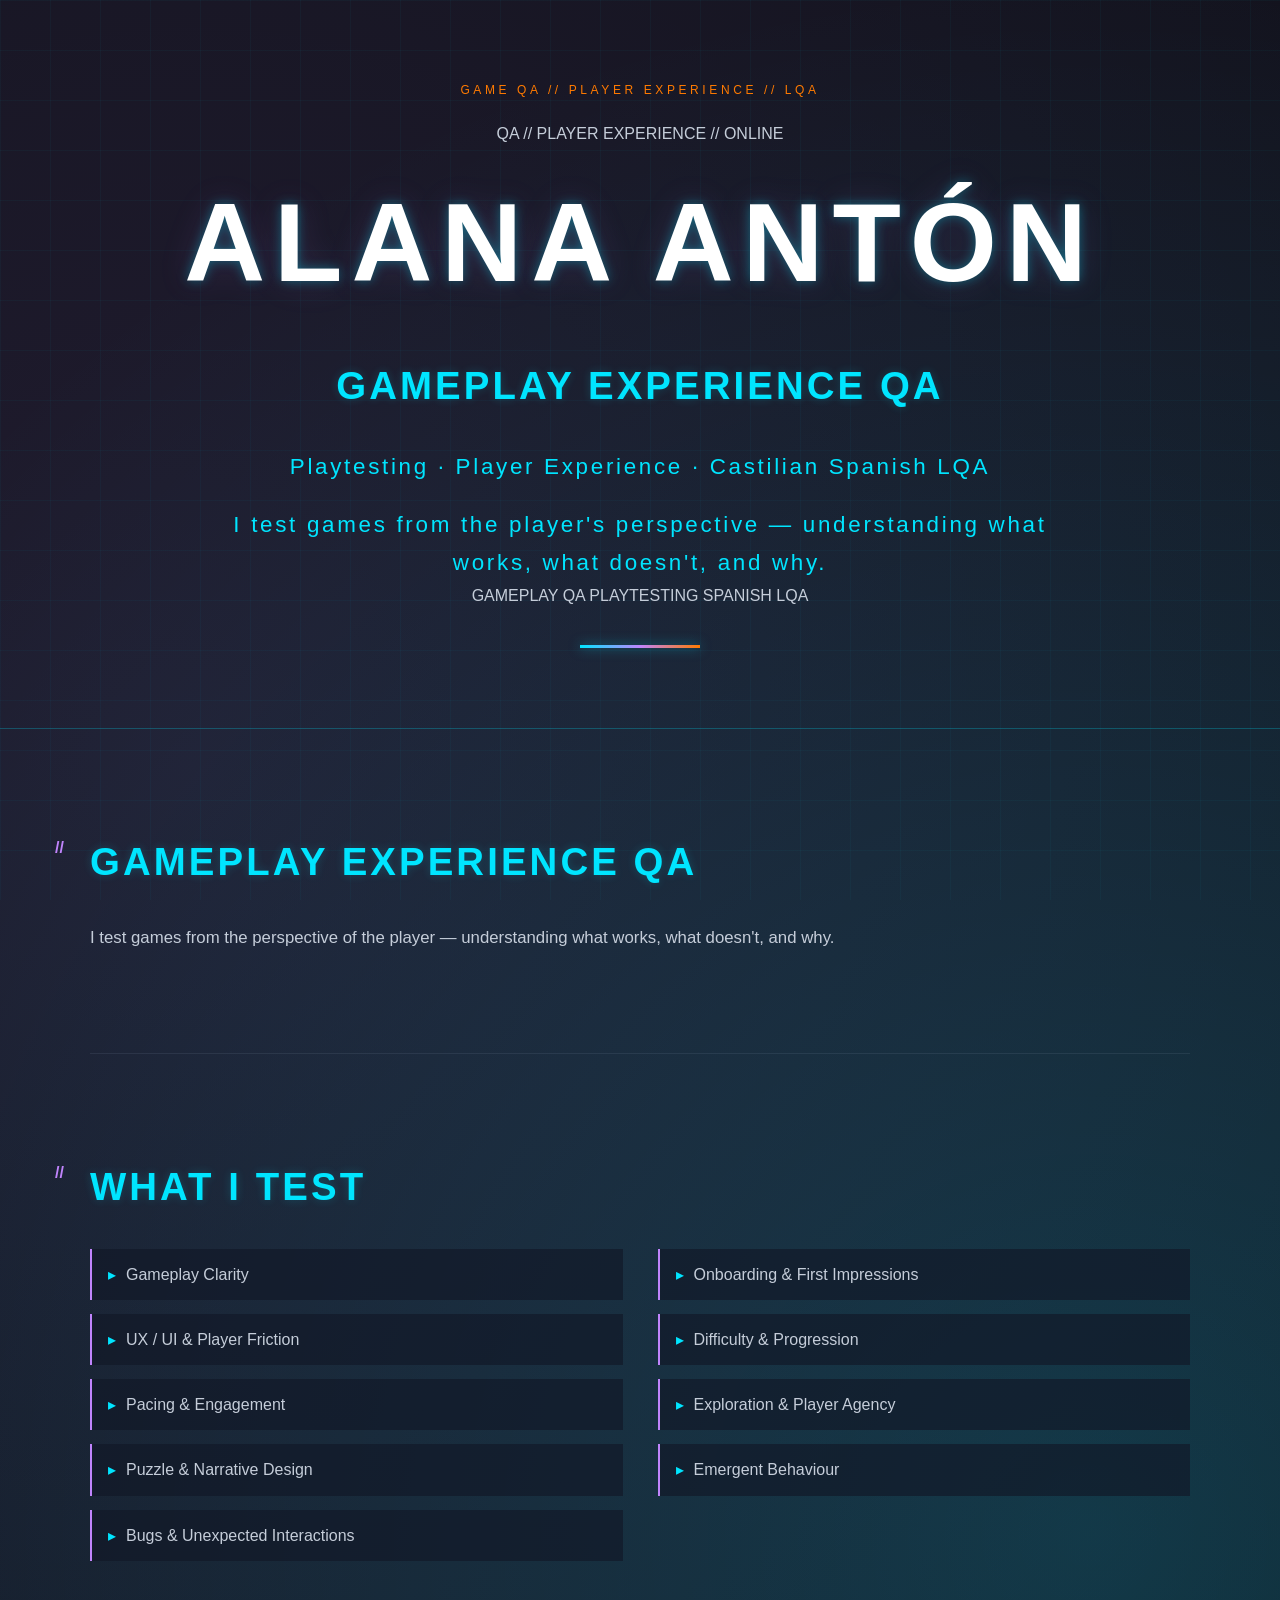
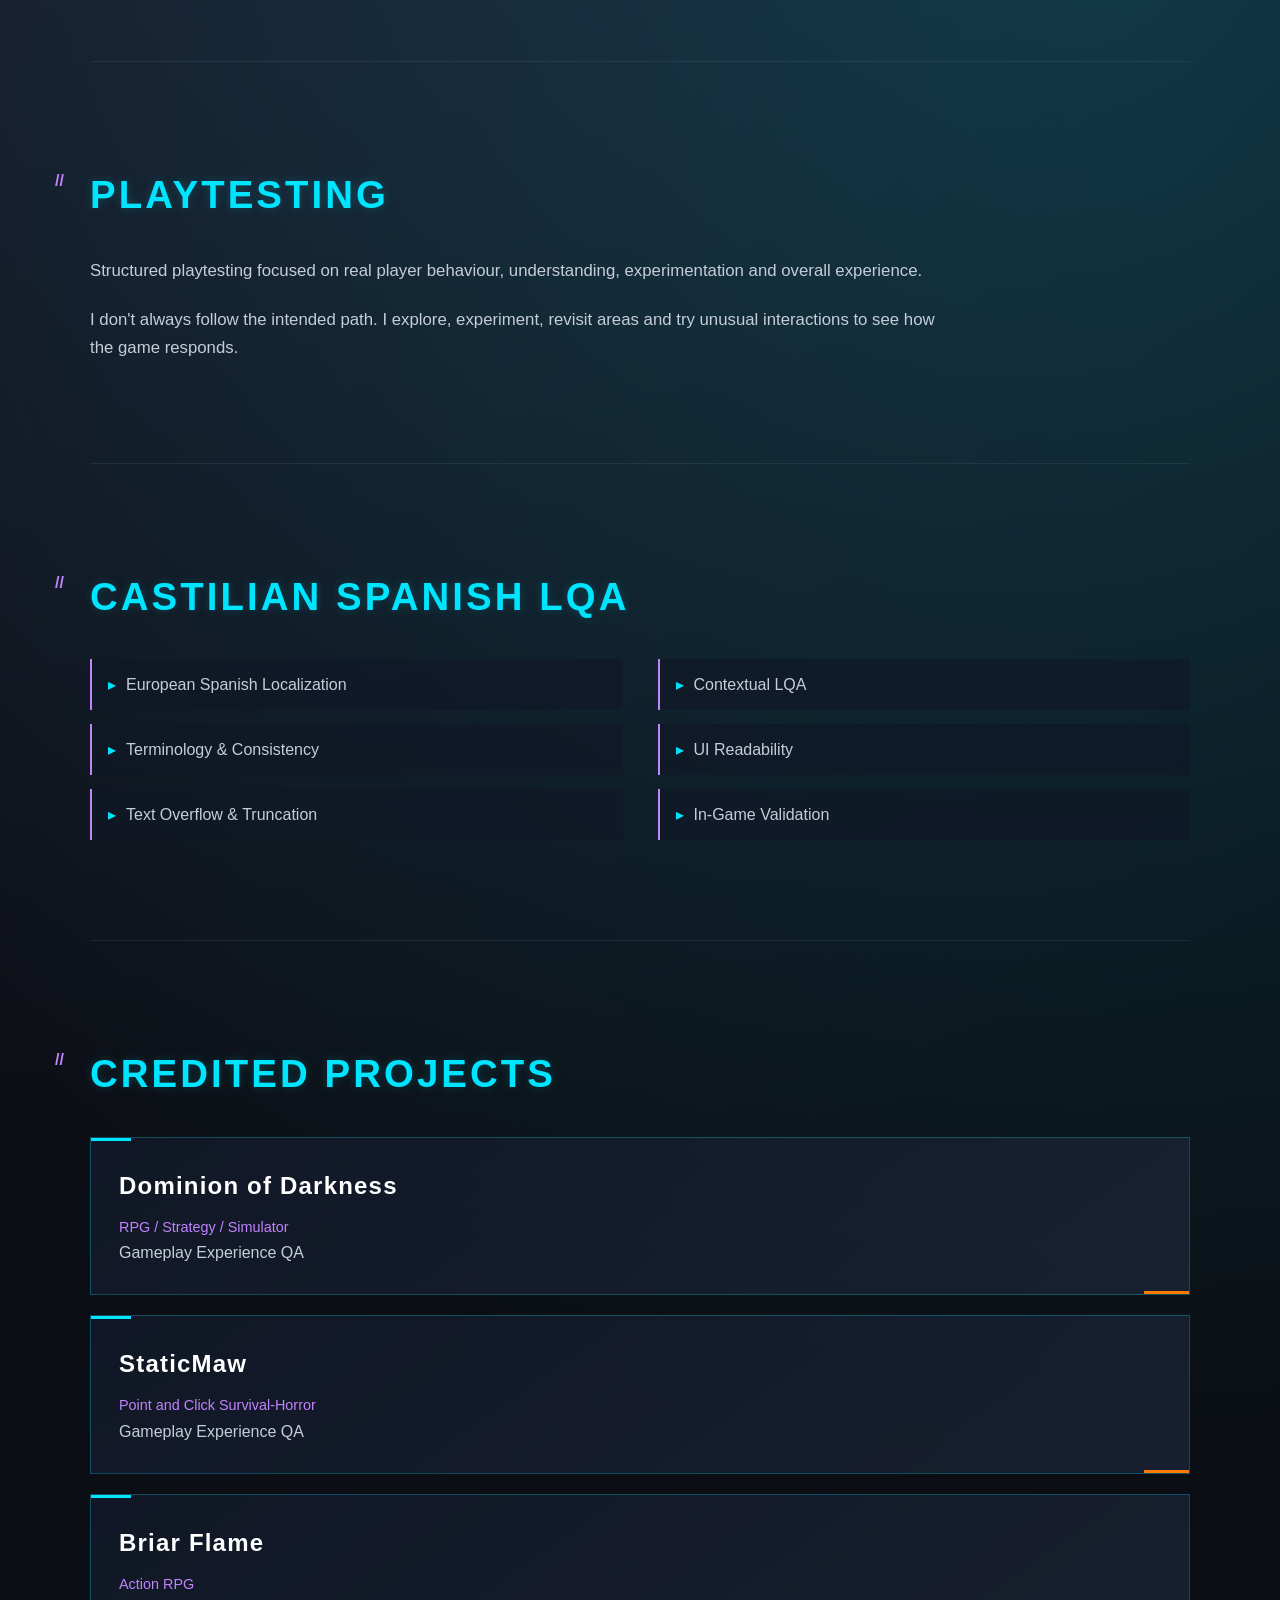
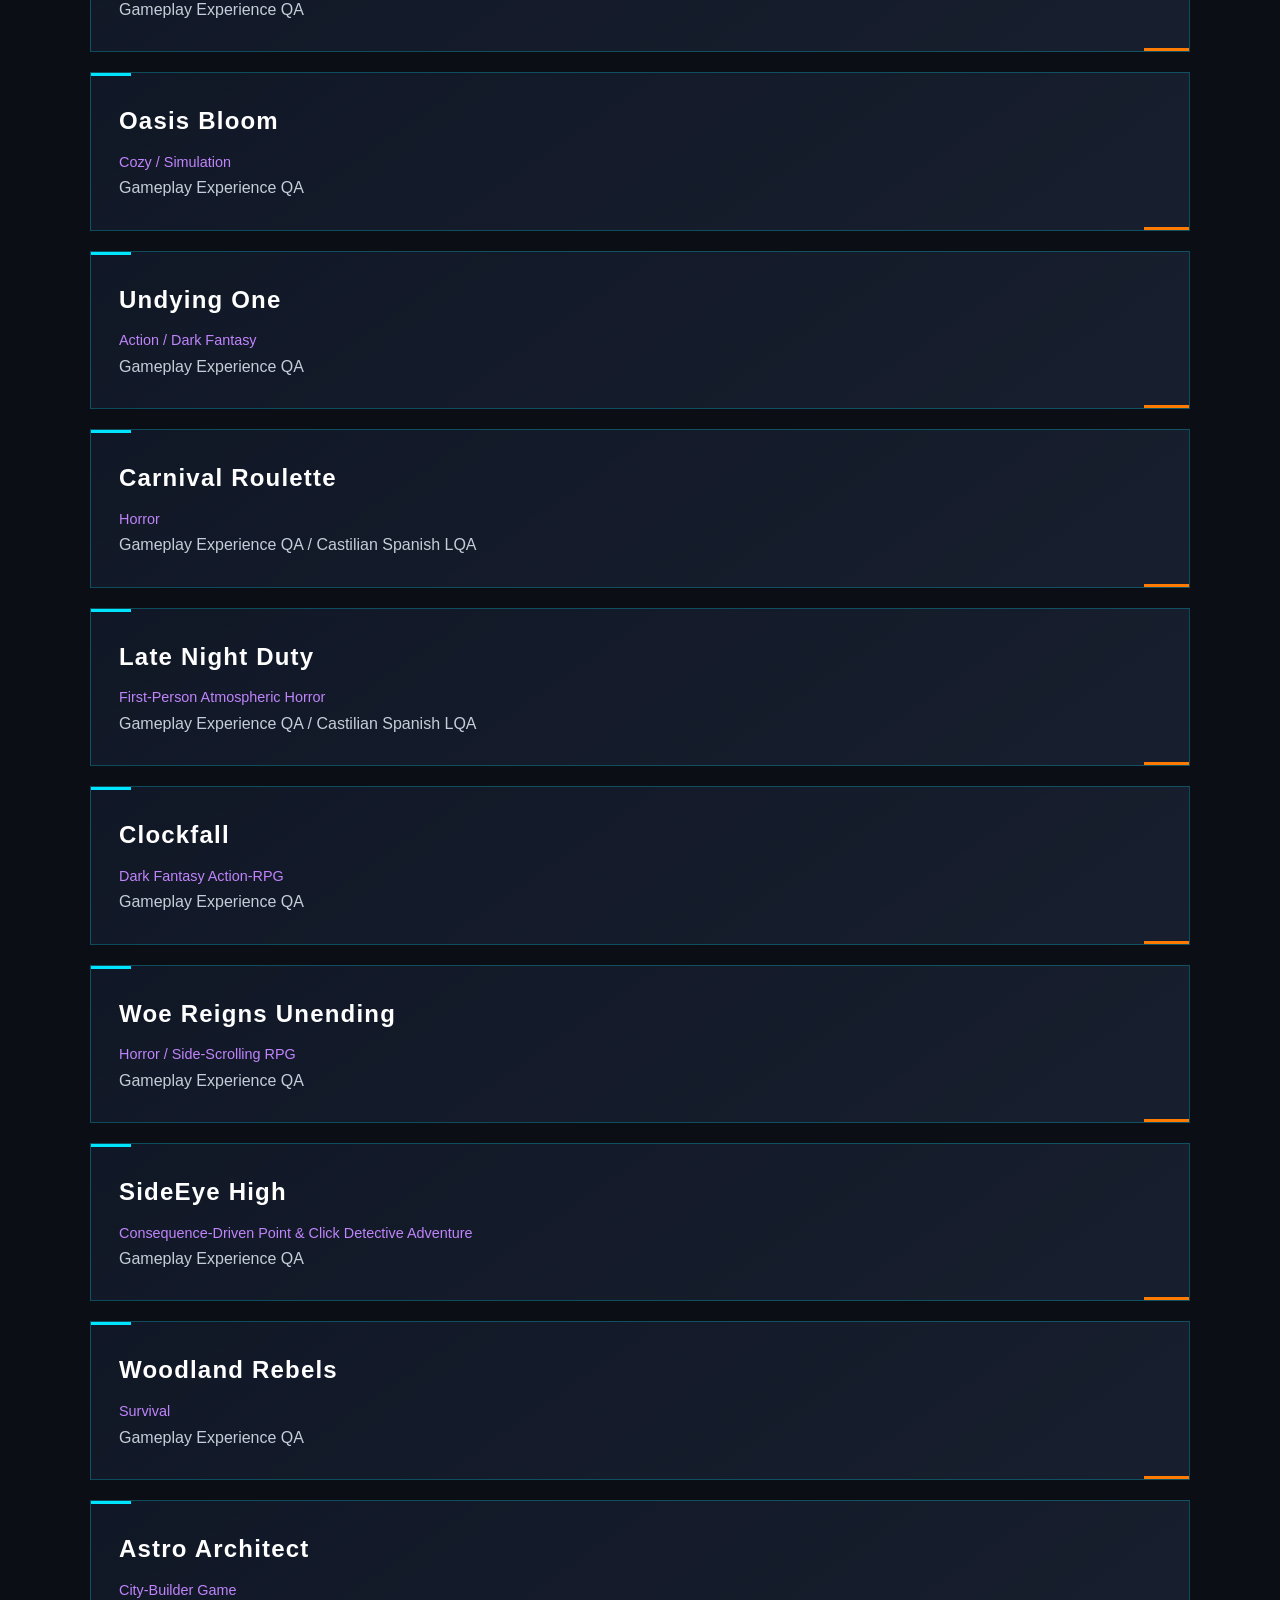
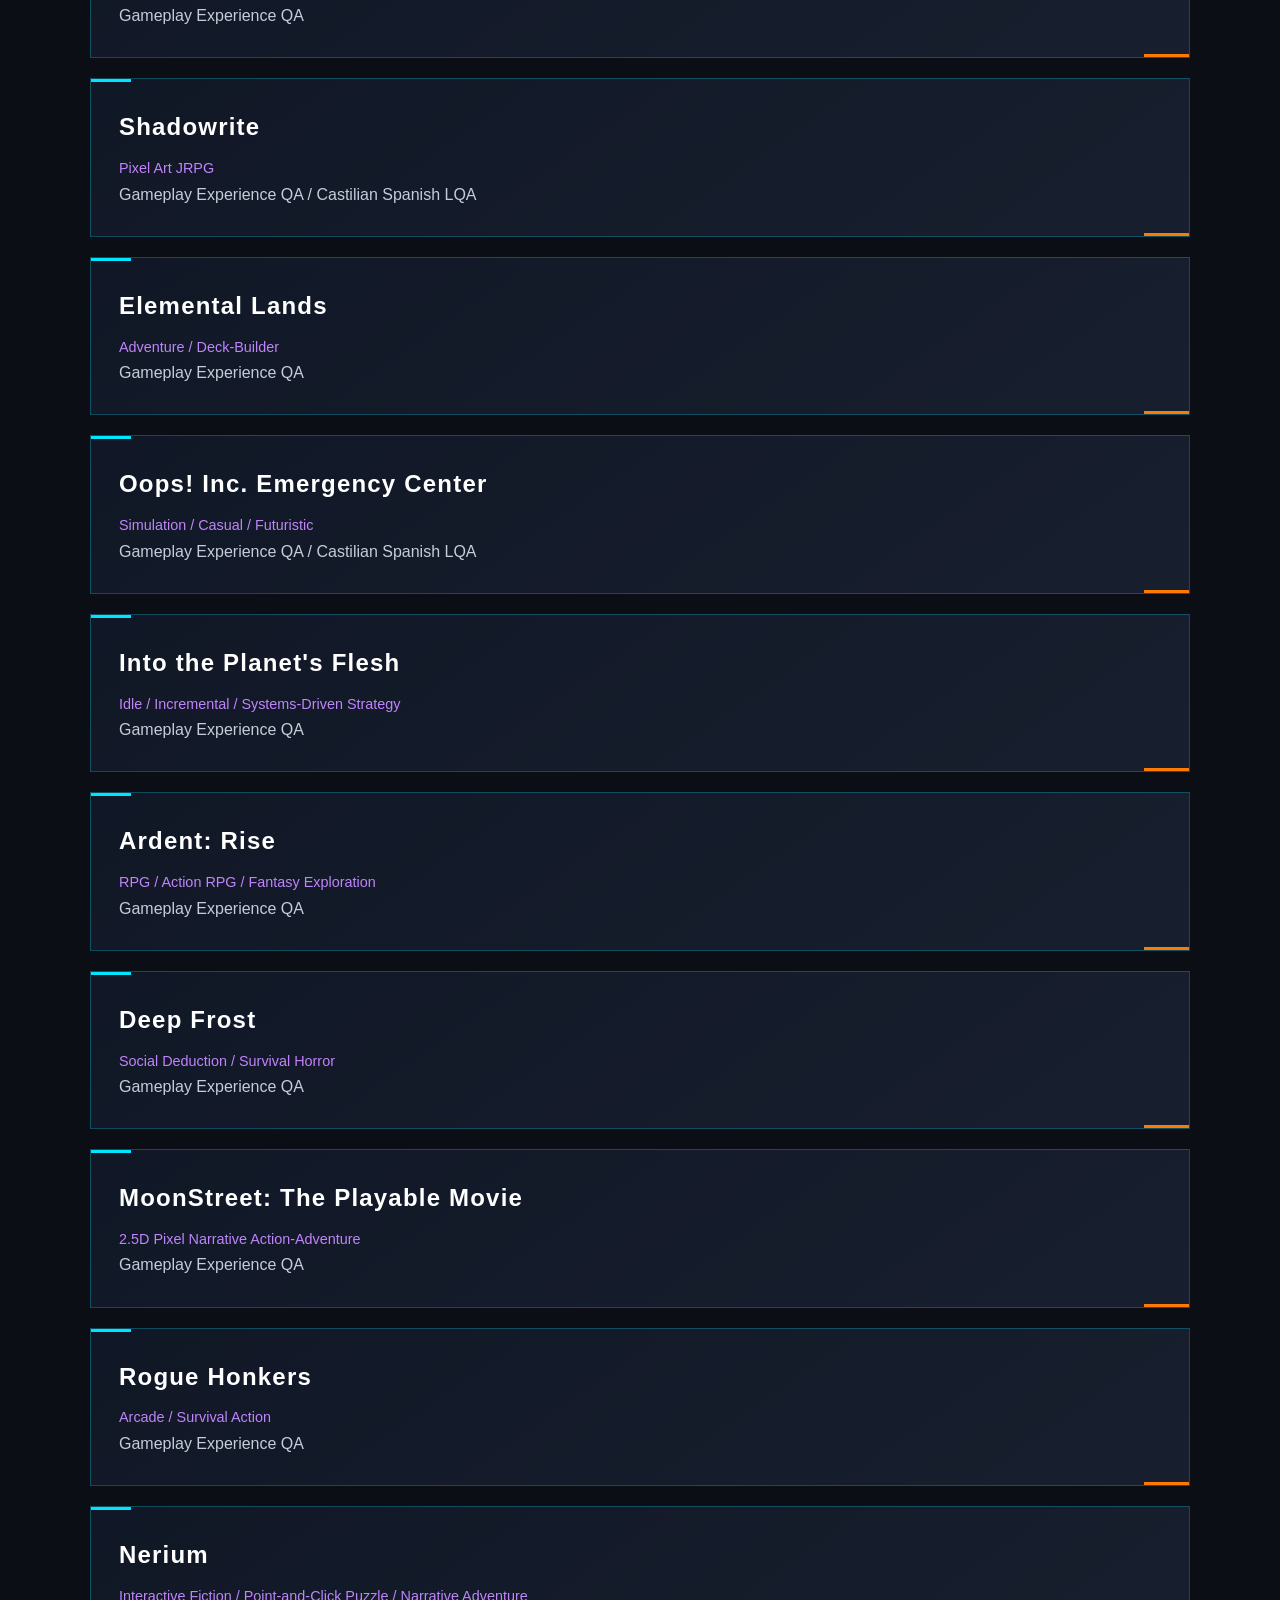
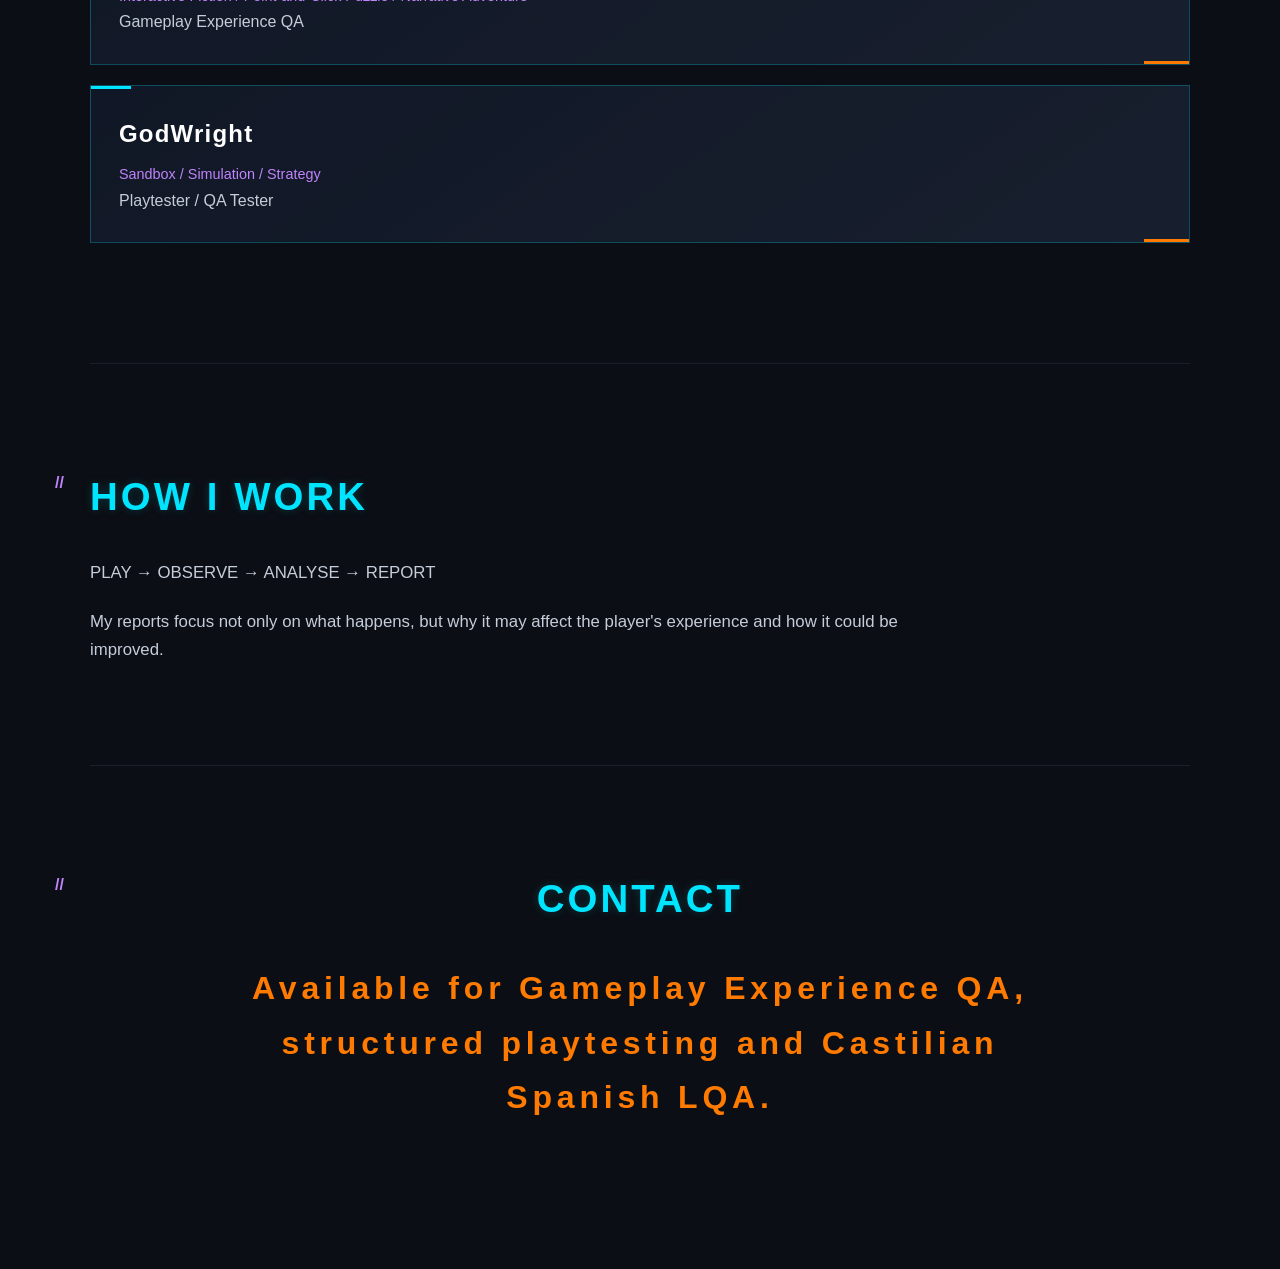
==== index.html @ 82029567 "Update index.html" ====
<!DOCTYPE html>
<html lang="en">
<head>
    <meta charset="UTF-8">
    <meta name="viewport" content="width=device-width, initial-scale=1.0">
    <title>Alana Antón | Gameplay Experience QA</title>
    <link rel="stylesheet" href="style.css">
</head>

<body>

<header class="hero">

    <div class="hero-status">QA // PLAYER EXPERIENCE // ONLINE</div>

    <h1>ALANA ANTÓN</h1>

    <h2>GAMEPLAY EXPERIENCE QA</h2>

    <p class="hero-subtitle">
        Playtesting · Player Experience · Castilian Spanish LQA
    </p>

    <p class="hero-description">
        I test games from the player's perspective —
        understanding what works, what doesn't, and why.
    </p>

    <div class="hero-tags">
        <span>GAMEPLAY QA</span>
        <span>PLAYTESTING</span>
        <span>SPANISH LQA</span>
    </div>

</header>
    <main>

        <section>
            <h2>GAMEPLAY EXPERIENCE QA</h2>
            <p>
                I test games from the perspective of the player —
                understanding what works, what doesn't, and why.
            </p>
        </section>

        <section>
            <h2>WHAT I TEST</h2>

            <ul>
                <li>Gameplay Clarity</li>
                <li>Onboarding & First Impressions</li>
                <li>UX / UI & Player Friction</li>
                <li>Difficulty & Progression</li>
                <li>Pacing & Engagement</li>
                <li>Exploration & Player Agency</li>
                <li>Puzzle & Narrative Design</li>
                <li>Emergent Behaviour</li>
                <li>Bugs & Unexpected Interactions</li>
            </ul>
        </section>

        <section>
            <h2>PLAYTESTING</h2>

            <p>
                Structured playtesting focused on real player behaviour,
                understanding, experimentation and overall experience.
            </p>

            <p>
                I don't always follow the intended path. I explore,
                experiment, revisit areas and try unusual interactions
                to see how the game responds.
            </p>
        </section>

        <section>
            <h2>CASTILIAN SPANISH LQA</h2>

            <ul>
                <li>European Spanish Localization</li>
                <li>Contextual LQA</li>
                <li>Terminology & Consistency</li>
                <li>UI Readability</li>
                <li>Text Overflow & Truncation</li>
                <li>In-Game Validation</li>
            </ul>
        </section>

<section>
    <h2>CREDITED PROJECTS</h2>

    <div class="projects-grid">

        <article class="project-card">
            <h3>Dominion of Darkness</h3>
            <p>RPG / Strategy / Simulator</p>
            <span>Gameplay Experience QA</span>
        </article>

        <article class="project-card">
            <h3>StaticMaw</h3>
            <p>Point and Click Survival-Horror</p>
            <span>Gameplay Experience QA</span>
        </article>

        <article class="project-card">
            <h3>Briar Flame</h3>
            <p>Action RPG</p>
            <span>Gameplay Experience QA</span>
        </article>

        <article class="project-card">
            <h3>Oasis Bloom</h3>
            <p>Cozy / Simulation</p>
            <span>Gameplay Experience QA</span>
        </article>

        <article class="project-card">
            <h3>Undying One</h3>
            <p>Action / Dark Fantasy</p>
            <span>Gameplay Experience QA</span>
        </article>

        <article class="project-card lqa">
            <h3>Carnival Roulette</h3>
            <p>Horror</p>
            <span>Gameplay Experience QA / Castilian Spanish LQA</span>
        </article>

        <article class="project-card lqa">
            <h3>Late Night Duty</h3>
            <p>First-Person Atmospheric Horror</p>
            <span>Gameplay Experience QA / Castilian Spanish LQA</span>
        </article>

        <article class="project-card">
            <h3>Clockfall</h3>
            <p>Dark Fantasy Action-RPG</p>
            <span>Gameplay Experience QA</span>
        </article>

        <article class="project-card">
            <h3>Woe Reigns Unending</h3>
            <p>Horror / Side-Scrolling RPG</p>
            <span>Gameplay Experience QA</span>
        </article>

        <article class="project-card">
            <h3>SideEye High</h3>
            <p>Consequence-Driven Point &amp; Click Detective Adventure</p>
            <span>Gameplay Experience QA</span>
        </article>

        <article class="project-card">
            <h3>Woodland Rebels</h3>
            <p>Survival</p>
            <span>Gameplay Experience QA</span>
        </article>

        <article class="project-card">
            <h3>Astro Architect</h3>
            <p>City-Builder Game</p>
            <span>Gameplay Experience QA</span>
        </article>

        <article class="project-card lqa">
            <h3>Shadowrite</h3>
            <p>Pixel Art JRPG</p>
            <span>Gameplay Experience QA / Castilian Spanish LQA</span>
        </article>

        <article class="project-card">
            <h3>Elemental Lands</h3>
            <p>Adventure / Deck-Builder</p>
            <span>Gameplay Experience QA</span>
        </article>

        <article class="project-card lqa">
            <h3>Oops! Inc. Emergency Center</h3>
            <p>Simulation / Casual / Futuristic</p>
            <span>Gameplay Experience QA / Castilian Spanish LQA</span>
        </article>

        <article class="project-card">
            <h3>Into the Planet's Flesh</h3>
            <p>Idle / Incremental / Systems-Driven Strategy</p>
            <span>Gameplay Experience QA</span>
        </article>

        <article class="project-card">
            <h3>Ardent: Rise</h3>
            <p>RPG / Action RPG / Fantasy Exploration</p>
            <span>Gameplay Experience QA</span>
        </article>

        <article class="project-card">
            <h3>Deep Frost</h3>
            <p>Social Deduction / Survival Horror</p>
            <span>Gameplay Experience QA</span>
        </article>

        <article class="project-card">
            <h3>MoonStreet: The Playable Movie</h3>
            <p>2.5D Pixel Narrative Action-Adventure</p>
            <span>Gameplay Experience QA</span>
        </article>

        <article class="project-card">
            <h3>Rogue Honkers</h3>
            <p>Arcade / Survival Action</p>
            <span>Gameplay Experience QA</span>
        </article>

        <article class="project-card">
            <h3>Nerium</h3>
            <p>Interactive Fiction / Point-and-Click Puzzle / Narrative Adventure</p>
            <span>Gameplay Experience QA</span>
        </article>

        <article class="project-card">
            <h3>GodWright</h3>
            <p>Sandbox / Simulation / Strategy</p>
            <span>Playtester / QA Tester</span>
        </article>

    </div>
</section>

        <section>
            <h2>HOW I WORK</h2>

            <p>
                PLAY → OBSERVE → ANALYSE → REPORT
            </p>

            <p>
                My reports focus not only on what happens,
                but why it may affect the player's experience
                and how it could be improved.
            </p>
        </section>

        <section>
            <h2>CONTACT</h2>

            <p>
                Available for Gameplay Experience QA,
                structured playtesting and Castilian Spanish LQA.
            </p>
        </section>

    </main>

</body>
</html>
---- style.css ----
/* =========================================================
   ALANA ANTÓN — GAMEPLAY EXPERIENCE QA PORTFOLIO
   ========================================================= */

:root {
    --bg: #0b0e14;
    --bg-secondary: #111827;
    --panel: #1f293d;

    --cyan: #00e5ff;
    --purple: #c084fc;
    --purple-dark: #8a2be2;
    --orange: #ff7a00;

    --white: #ffffff;
    --text: #c5cdd9;
    --muted: #94a3b8;

    --border: rgba(0, 229, 255, 0.25);
    --glow-cyan: rgba(0, 229, 255, 0.18);
    --glow-purple: rgba(192, 132, 252, 0.12);
}


/* =========================================================
   RESET
   ========================================================= */

* {
    margin: 0;
    padding: 0;
    box-sizing: border-box;
}

html {
    scroll-behavior: smooth;
}

body {
    background:
        radial-gradient(
            circle at 15% 10%,
            var(--glow-purple),
            transparent 30%
        ),
        radial-gradient(
            circle at 85% 20%,
            var(--glow-cyan),
            transparent 25%
        ),
        var(--bg);

    color: var(--text);
    font-family: "Segoe UI", Arial, sans-serif;
    line-height: 1.7;

    min-height: 100vh;
}


/* =========================================================
   SUBTLE TECH GRID
   ========================================================= */

body::before {
    content: "";
    position: fixed;
    inset: 0;

    background-image:
        linear-gradient(
            rgba(0, 229, 255, 0.035) 1px,
            transparent 1px
        ),
        linear-gradient(
            90deg,
            rgba(0, 229, 255, 0.035) 1px,
            transparent 1px
        );

    background-size: 50px 50px;

    pointer-events: none;
    z-index: -1;
}


/* =========================================================
   HEADER / HERO
   ========================================================= */

header {
    min-height: 75vh;

    display: flex;
    flex-direction: column;
    justify-content: center;
    align-items: center;

    text-align: center;

    padding: 80px 20px;

    border-bottom: 1px solid var(--border);

    position: relative;
}


/* Small technical label */

header::before {
    content: "GAME QA // PLAYER EXPERIENCE // LQA";

    color: var(--orange);

    font-size: 0.75rem;
    letter-spacing: 0.3em;

    margin-bottom: 20px;
}


/* Main name */

header h1 {
    color: var(--white);

    font-size: clamp(3rem, 9vw, 7rem);

    font-weight: 800;
    letter-spacing: 0.08em;

    text-shadow:
        0 0 12px rgba(0, 229, 255, 0.35),
        0 0 35px rgba(192, 132, 252, 0.15);

    margin-bottom: 15px;
}


/* Professional title */

header p {
    color: var(--cyan);

    font-size: clamp(1rem, 2vw, 1.4rem);

    letter-spacing: 0.12em;

    max-width: 900px;
}


/* Decorative line */

header::after {
    content: "";

    width: 120px;
    height: 3px;

    margin-top: 35px;

    background: linear-gradient(
        90deg,
        var(--cyan),
        var(--purple),
        var(--orange)
    );

    box-shadow:
        0 0 12px rgba(0, 229, 255, 0.5);
}


/* =========================================================
   MAIN
   ========================================================= */

main {
    width: min(1100px, 90%);
    margin: 0 auto;
}


/* =========================================================
   SECTIONS
   ========================================================= */

section {
    padding: 100px 0;

    border-bottom: 1px solid rgba(148, 163, 184, 0.12);

    position: relative;
}


/* Section number / decoration */

section::before {
    content: "//";

    position: absolute;
    left: -35px;
    top: 105px;

    color: var(--purple);

    font-weight: bold;
    font-size: 1rem;
}


/* Section titles */

h2 {
    color: var(--cyan);

    font-size: clamp(1.6rem, 4vw, 2.4rem);

    letter-spacing: 0.08em;

    margin-bottom: 30px;

    text-transform: uppercase;

    text-shadow:
        0 0 10px rgba(0, 229, 255, 0.2);
}


/* =========================================================
   TEXT
   ========================================================= */

p {
    max-width: 850px;

    color: var(--text);

    font-size: 1.05rem;
}

p + p {
    margin-top: 20px;
}


/* =========================================================
   LISTS
   ========================================================= */

ul {
    list-style: none;

    display: grid;
    grid-template-columns: repeat(2, 1fr);

    gap: 14px 35px;

    margin-top: 25px;
}

li {
    color: var(--text);

    background: rgba(17, 24, 39, 0.65);

    border-left: 2px solid var(--purple);

    padding: 12px 16px;

    transition:
        transform 0.25s ease,
        border-color 0.25s ease,
        background 0.25s ease;
}

li::before {
    content: "▸";

    color: var(--cyan);

    margin-right: 10px;
}

li:hover {
    transform: translateX(5px);

    border-left-color: var(--orange);

    background: rgba(31, 41, 61, 0.85);
}


/* =========================================================
   PROJECT CARDS
   ========================================================= */

article {
    background:
        linear-gradient(
            145deg,
            rgba(17, 24, 39, 0.95),
            rgba(31, 41, 61, 0.65)
        );

    border: 1px solid var(--border);

    padding: 28px;

    margin-bottom: 20px;

    position: relative;

    overflow: hidden;

    transition:
        transform 0.3s ease,
        border-color 0.3s ease,
        box-shadow 0.3s ease;
}


/* Tech corner */

article::before {
    content: "";

    position: absolute;

    top: 0;
    left: 0;

    width: 40px;
    height: 3px;

    background: var(--cyan);

    transition: width 0.3s ease;
}


/* Orange detail */

article::after {
    content: "";

    position: absolute;

    bottom: 0;
    right: 0;

    width: 45px;
    height: 3px;

    background: var(--orange);
}


/* Project hover */

article:hover {
    transform: translateY(-5px);

    border-color: var(--cyan);

    box-shadow:
        0 0 25px rgba(0, 229, 255, 0.12),
        0 0 50px rgba(192, 132, 252, 0.05);
}

article:hover::before {
    width: 100%;
}


/* Project title */

article h3 {
    color: var(--white);

    font-size: 1.5rem;

    letter-spacing: 0.05em;

    margin-bottom: 8px;
}


/* Project genre */

article p:first-of-type {
    color: var(--muted);

    font-size: 0.95rem;
}


/* Project role */

article p:last-of-type {
    color: var(--purple);

    font-size: 0.9rem;

    margin-top: 8px;
}


/* =========================================================
   HOW I WORK
   ========================================================= */

section:nth-of-type(7) p:first-of-type {
    color: var(--orange);

    font-size: clamp(1.3rem, 3vw, 2rem);

    font-weight: 700;

    letter-spacing: 0.15em;

    margin-bottom: 25px;
}


/* =========================================================
   CONTACT
   ========================================================= */

section:last-child {
    text-align: center;

    border-bottom: none;

    padding-bottom: 120px;
}

section:last-child p {
    margin-left: auto;
    margin-right: auto;
}


/* =========================================================
   LINKS
   ========================================================= */

a {
    color: var(--cyan);

    text-decoration: none;

    transition:
        color 0.2s ease,
        text-shadow 0.2s ease;
}

a:hover {
    color: var(--orange);

    text-shadow:
        0 0 10px rgba(255, 122, 0, 0.4);
}


/* =========================================================
   SCROLLBAR
   ========================================================= */

::-webkit-scrollbar {
    width: 8px;
}

::-webkit-scrollbar-track {
    background: var(--bg);
}

::-webkit-scrollbar-thumb {
    background: var(--purple-dark);

    border-radius: 10px;
}

::-webkit-scrollbar-thumb:hover {
    background: var(--cyan);
}


/* =========================================================
   MOBILE
   ========================================================= */

@media (max-width: 700px) {

    header {
        min-height: 65vh;

        padding: 60px 20px;
    }

    header h1 {
        font-size: 3rem;

        letter-spacing: 0.04em;
    }

    header p {
        font-size: 0.9rem;

        line-height: 1.6;
    }

    main {
        width: 88%;
    }

    section {
        padding: 70px 0;
    }

    section::before {
        display: none;
    }

    ul {
        grid-template-columns: 1fr;
    }

    article {
        padding: 22px;
    }

    p {
        font-size: 1rem;
    }
}
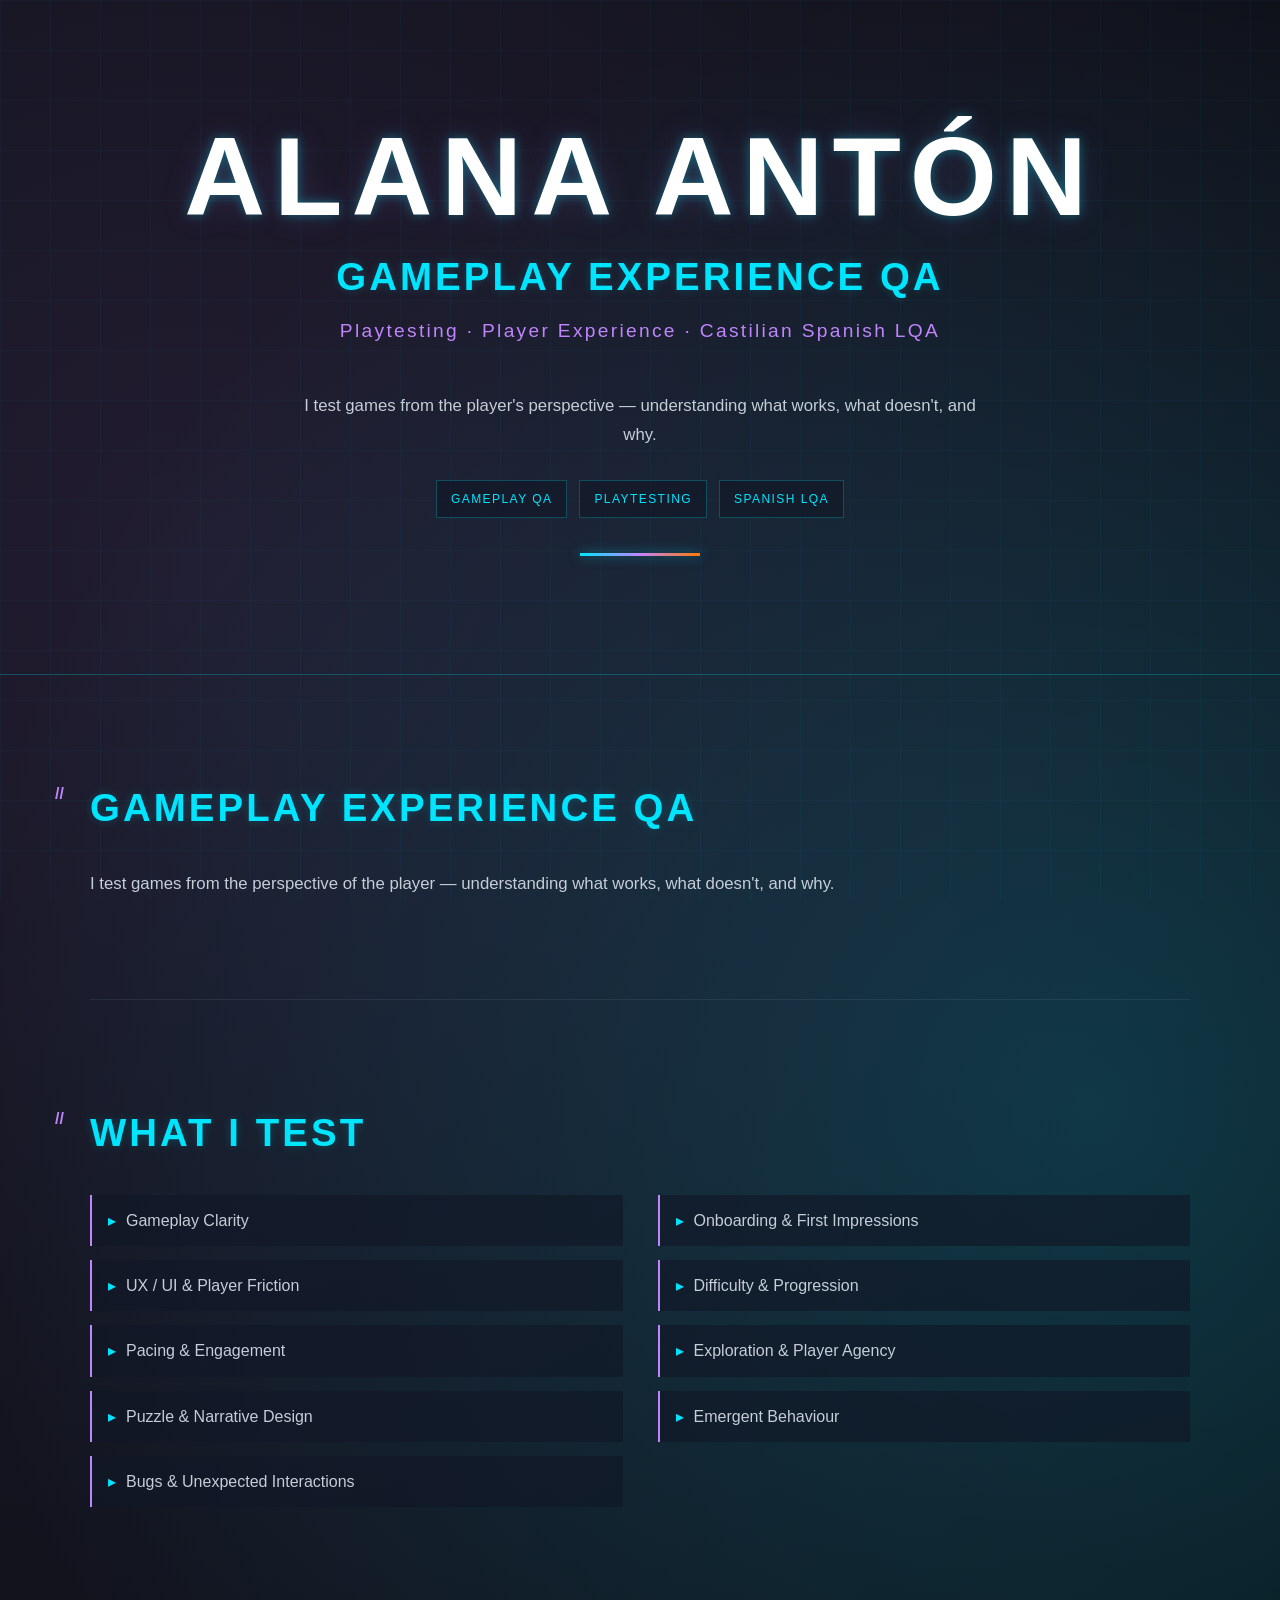
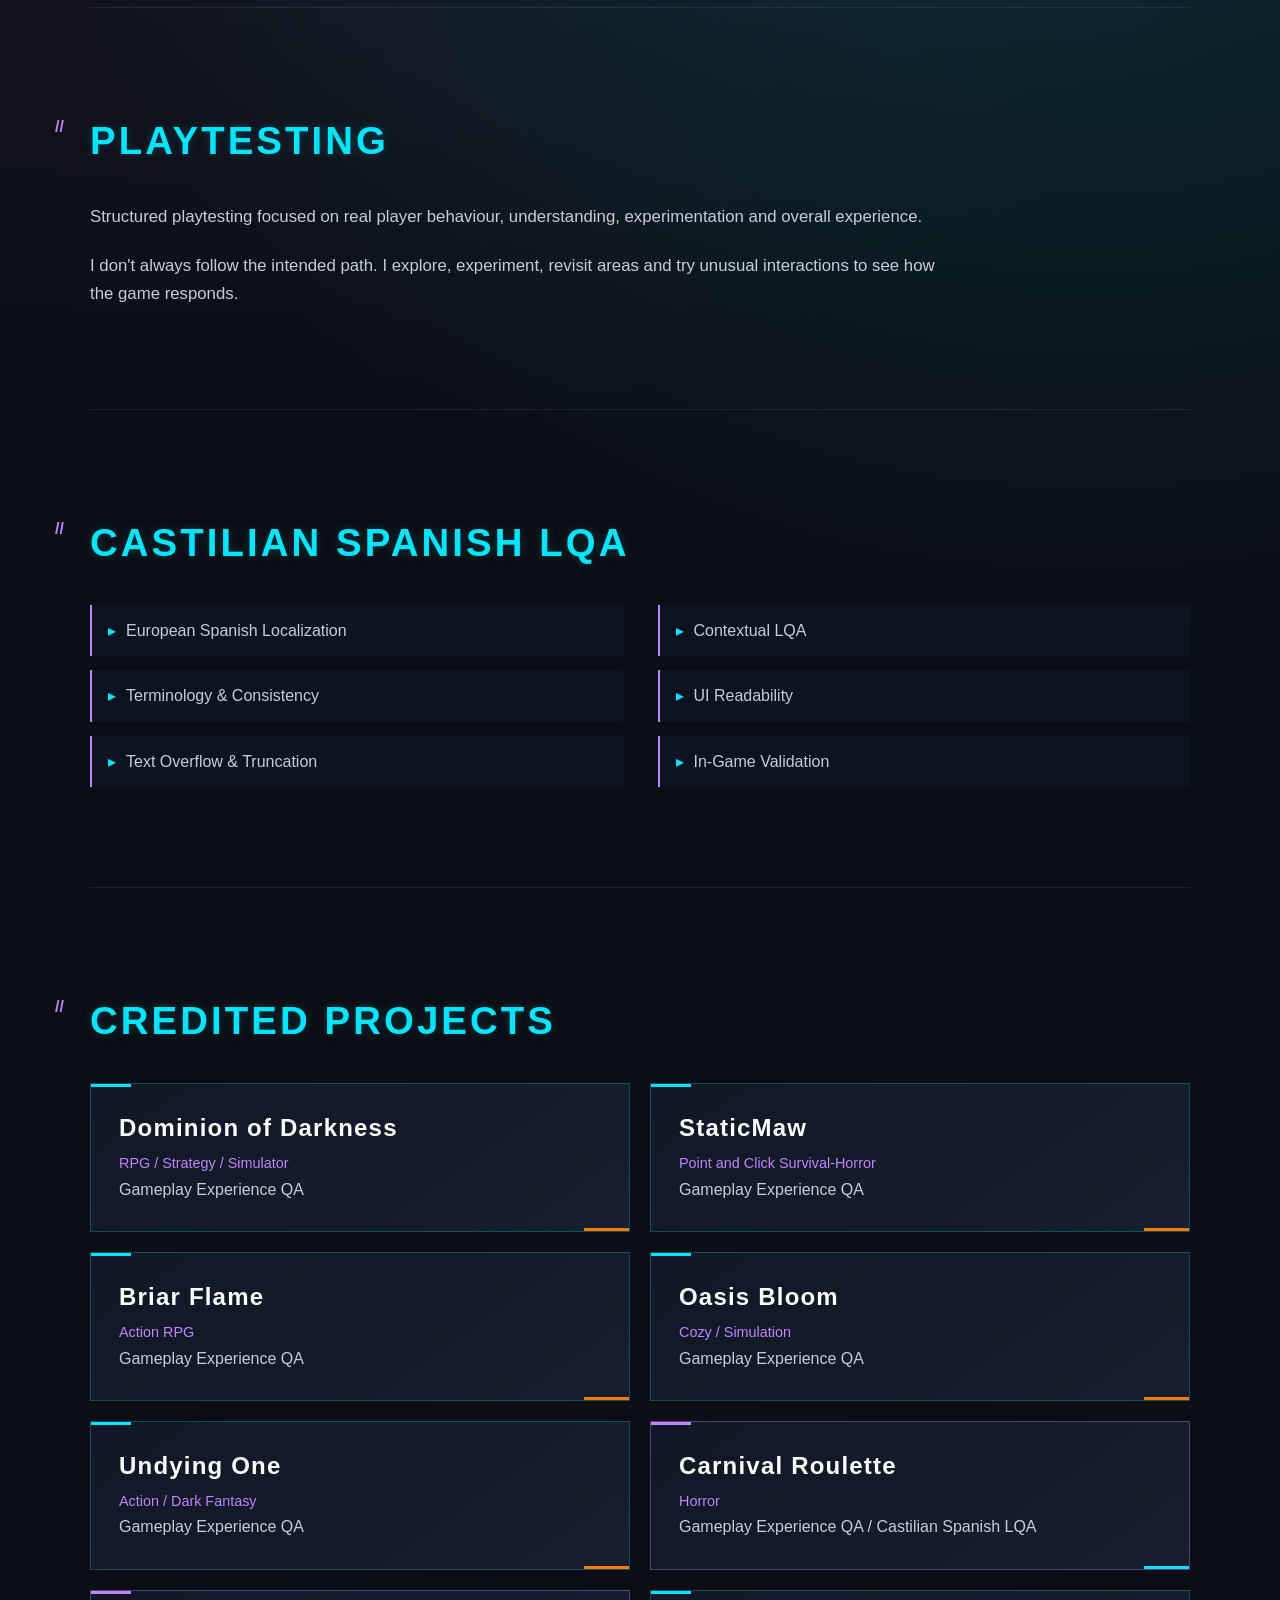
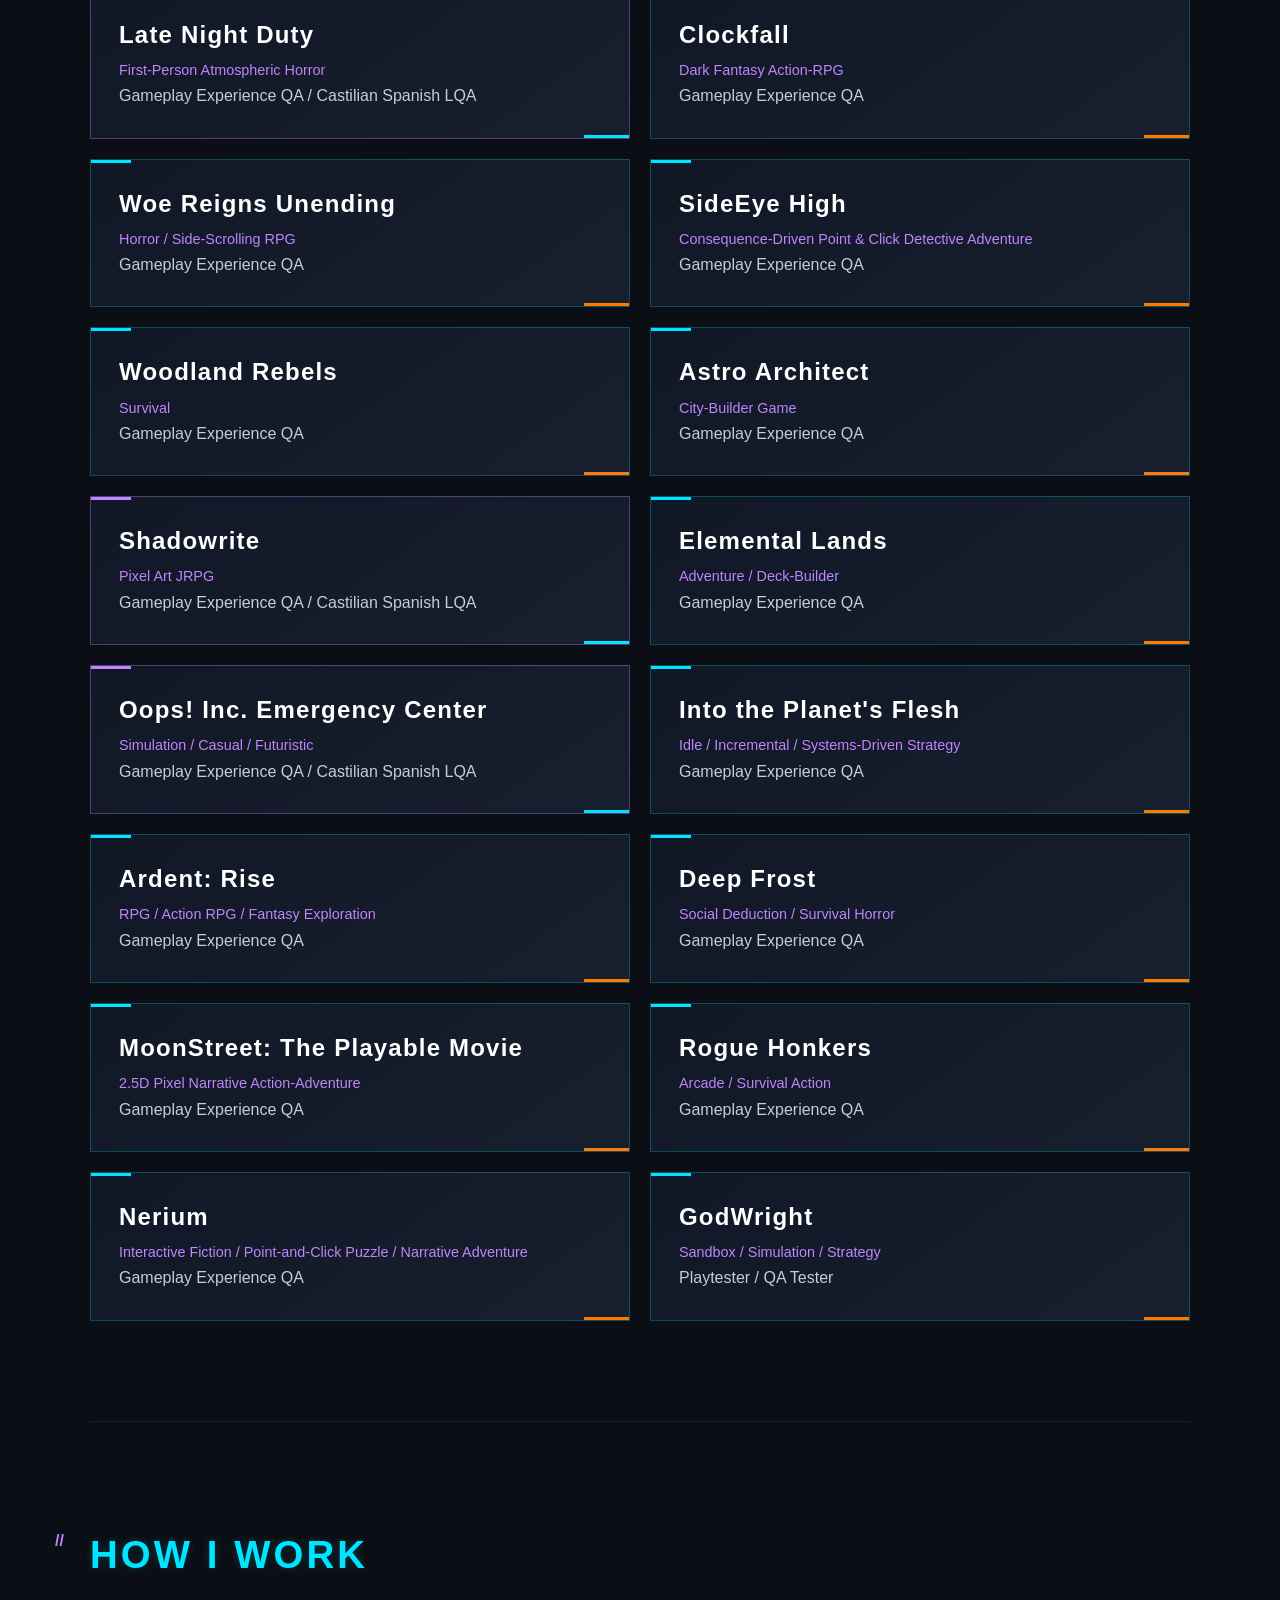
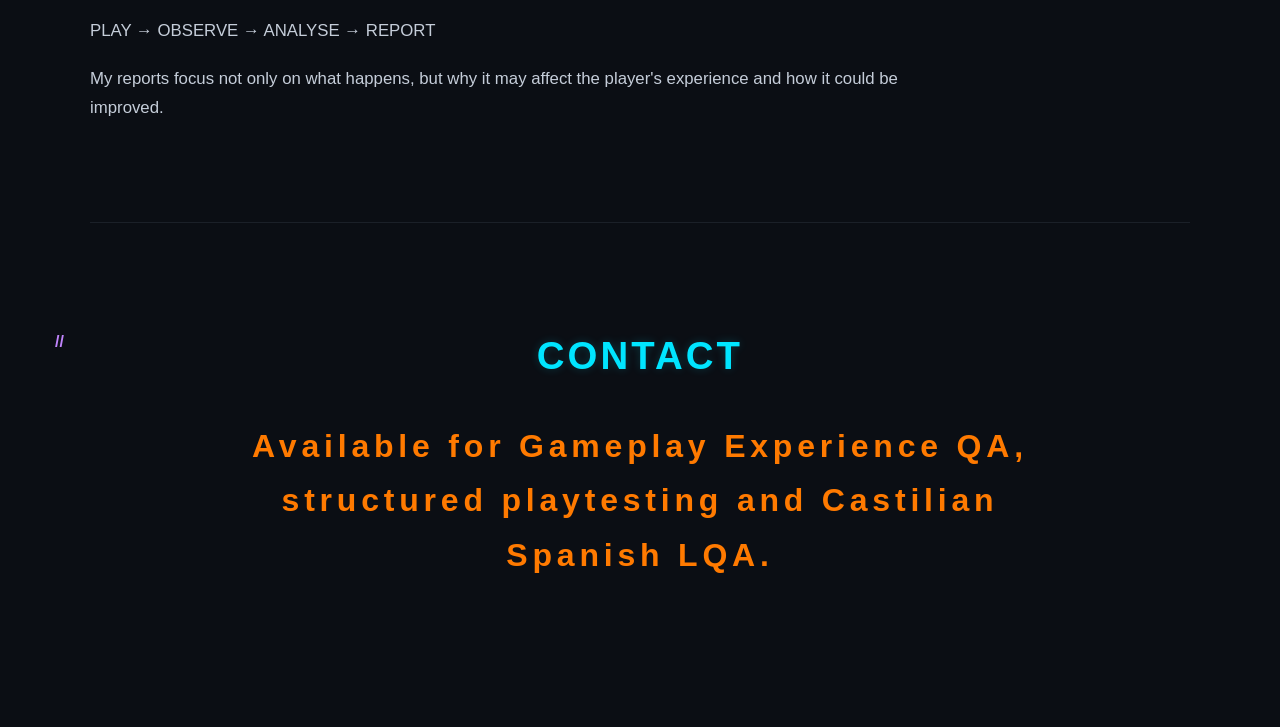
==== commit c0eeea0c: "Update index.html" ====
--- a/index.html
+++ b/index.html
@@ -10,8 +10,6 @@
 <body>
 
 <header class="hero">
-
-    <div class="hero-status">QA // PLAYER EXPERIENCE // ONLINE</div>
 
     <h1>ALANA ANTÓN</h1>
 
--- a/style.css
+++ b/style.css
@@ -64,6 +64,7 @@
 
 body::before {
     content: "";
+
     position: fixed;
     inset: 0;
 
@@ -81,6 +82,7 @@
     background-size: 50px 50px;
 
     pointer-events: none;
+
     z-index: -1;
 }
 
@@ -89,7 +91,7 @@
    HEADER / HERO
    ========================================================= */
 
-header {
+header.hero {
     min-height: 75vh;
 
     display: flex;
@@ -104,60 +106,148 @@
     border-bottom: 1px solid var(--border);
 
     position: relative;
-}
-
-
-/* Small technical label */
-
-header::before {
-    content: "GAME QA // PLAYER EXPERIENCE // LQA";
-
+
+    overflow: hidden;
+}
+
+
+/* Technical status */
+
+.hero-status {
     color: var(--orange);
 
     font-size: 0.75rem;
+
     letter-spacing: 0.3em;
 
     margin-bottom: 20px;
+
+    text-transform: uppercase;
 }
 
 
 /* Main name */
 
-header h1 {
+.hero h1 {
     color: var(--white);
 
     font-size: clamp(3rem, 9vw, 7rem);
 
     font-weight: 800;
+
     letter-spacing: 0.08em;
+
+    line-height: 1.05;
 
     text-shadow:
         0 0 12px rgba(0, 229, 255, 0.35),
         0 0 35px rgba(192, 132, 252, 0.15);
 
+    margin-bottom: 18px;
+}
+
+
+/* Professional title */
+
+.hero h2 {
+    color: var(--cyan);
+
+    font-size: clamp(1.6rem, 4vw, 2.4rem);
+
+    letter-spacing: 0.08em;
+
+    line-height: 1.2;
+
     margin-bottom: 15px;
-}
-
-
-/* Professional title */
-
-header p {
+
+    text-transform: uppercase;
+
+    text-shadow:
+        0 0 10px rgba(0, 229, 255, 0.2);
+}
+
+
+/* Subtitle */
+
+.hero-subtitle {
+    color: var(--purple);
+
+    font-size: clamp(0.9rem, 2vw, 1.2rem);
+
+    letter-spacing: 0.12em;
+
+    max-width: 900px;
+
+    margin-bottom: 25px;
+}
+
+
+/* Hero description */
+
+.hero-description {
+    color: var(--text);
+
+    font-size: 1.05rem;
+
+    max-width: 700px;
+
+    margin-bottom: 30px;
+}
+
+
+/* Hero tags */
+
+.hero-tags {
+    display: flex;
+
+    gap: 12px;
+
+    flex-wrap: wrap;
+
+    justify-content: center;
+}
+
+
+.hero-tags span {
     color: var(--cyan);
 
-    font-size: clamp(1rem, 2vw, 1.4rem);
+    border: 1px solid var(--border);
+
+    background: rgba(17, 24, 39, 0.65);
+
+    padding: 8px 14px;
+
+    font-size: 0.75rem;
 
     letter-spacing: 0.12em;
 
-    max-width: 900px;
+    transition:
+        border-color 0.2s ease,
+        color 0.2s ease,
+        transform 0.2s ease,
+        box-shadow 0.2s ease;
+}
+
+
+.hero-tags span:hover {
+    color: var(--orange);
+
+    border-color: var(--orange);
+
+    transform: translateY(-2px);
+
+    box-shadow:
+        0 0 15px rgba(255, 122, 0, 0.12);
 }
 
 
 /* Decorative line */
 
-header::after {
+header.hero::after {
     content: "";
 
     width: 120px;
+
     height: 3px;
 
     margin-top: 35px;
@@ -180,6 +270,7 @@
 
 main {
     width: min(1100px, 90%);
+
     margin: 0 auto;
 }
 
@@ -197,25 +288,28 @@
 }
 
 
-/* Section number / decoration */
+/* Section decoration */
 
 section::before {
     content: "//";
 
     position: absolute;
+
     left: -35px;
+
     top: 105px;
 
     color: var(--purple);
 
     font-weight: bold;
+
     font-size: 1rem;
 }
 
 
 /* Section titles */
 
-h2 {
+section h2 {
     color: var(--cyan);
 
     font-size: clamp(1.6rem, 4vw, 2.4rem);
@@ -256,6 +350,7 @@
     list-style: none;
 
     display: grid;
+
     grid-template-columns: repeat(2, 1fr);
 
     gap: 14px 35px;
@@ -298,6 +393,15 @@
 /* =========================================================
    PROJECT CARDS
    ========================================================= */
+
+.projects-grid {
+    display: grid;
+
+    grid-template-columns: repeat(2, 1fr);
+
+    gap: 20px;
+}
+
 
 article {
     background:
@@ -311,7 +415,7 @@
 
     padding: 28px;
 
-    margin-bottom: 20px;
+    margin-bottom: 0;
 
     position: relative;
 
@@ -332,9 +436,11 @@
     position: absolute;
 
     top: 0;
+
     left: 0;
 
     width: 40px;
+
     height: 3px;
 
     background: var(--cyan);
@@ -351,9 +457,11 @@
     position: absolute;
 
     bottom: 0;
+
     right: 0;
 
     width: 45px;
+
     height: 3px;
 
     background: var(--orange);
@@ -386,6 +494,8 @@
 
     letter-spacing: 0.05em;
 
+    line-height: 1.3;
+
     margin-bottom: 8px;
 }
 
@@ -411,6 +521,25 @@
 
 
 /* =========================================================
+   LQA PROJECTS
+   ========================================================= */
+
+article.lqa {
+    border-color: rgba(192, 132, 252, 0.35);
+}
+
+
+article.lqa::before {
+    background: var(--purple);
+}
+
+
+article.lqa::after {
+    background: var(--cyan);
+}
+
+
+/* =========================================================
    HOW I WORK
    ========================================================= */
 
@@ -441,6 +570,7 @@
 
 section:last-child p {
     margin-left: auto;
+
     margin-right: auto;
 }
 
@@ -496,44 +626,82 @@
 
 @media (max-width: 700px) {
 
-    header {
+    header.hero {
         min-height: 65vh;
 
         padding: 60px 20px;
     }
 
-    header h1 {
+
+    .hero h1 {
         font-size: 3rem;
 
         letter-spacing: 0.04em;
     }
 
-    header p {
+
+    .hero h2 {
+        font-size: 1.5rem;
+    }
+
+
+    .hero-subtitle,
+    .hero-description {
         font-size: 0.9rem;
 
         line-height: 1.6;
     }
+
+
+    .hero-status {
+        font-size: 0.65rem;
+
+        letter-spacing: 0.2em;
+    }
+
+
+    .hero-tags {
+        gap: 8px;
+    }
+
+
+    .hero-tags span {
+        font-size: 0.7rem;
+
+        padding: 7px 10px;
+    }
+
 
     main {
         width: 88%;
     }
 
+
     section {
         padding: 70px 0;
     }
 
+
     section::before {
         display: none;
     }
 
+
     ul {
         grid-template-columns: 1fr;
     }
 
+
+    .projects-grid {
+        grid-template-columns: 1fr;
+    }
+
+
     article {
         padding: 22px;
     }
 
+
     p {
         font-size: 1rem;
     }
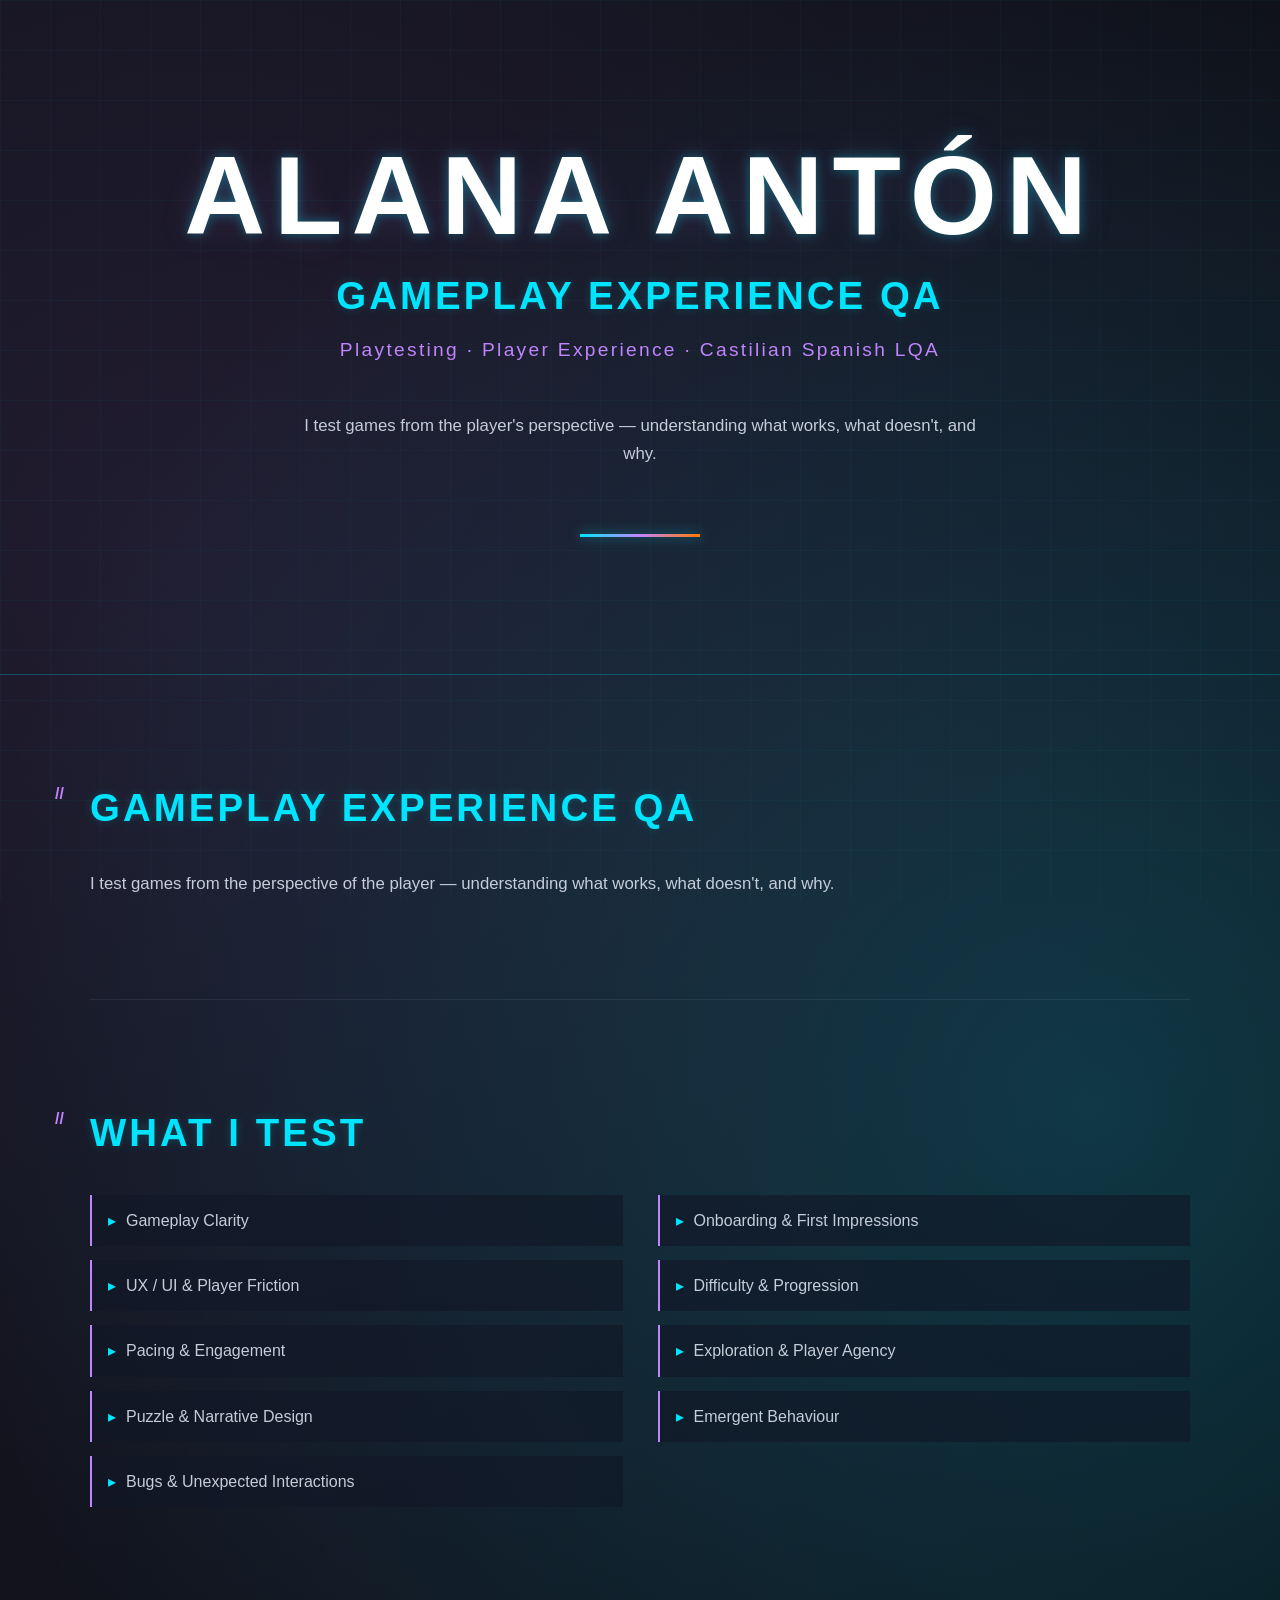
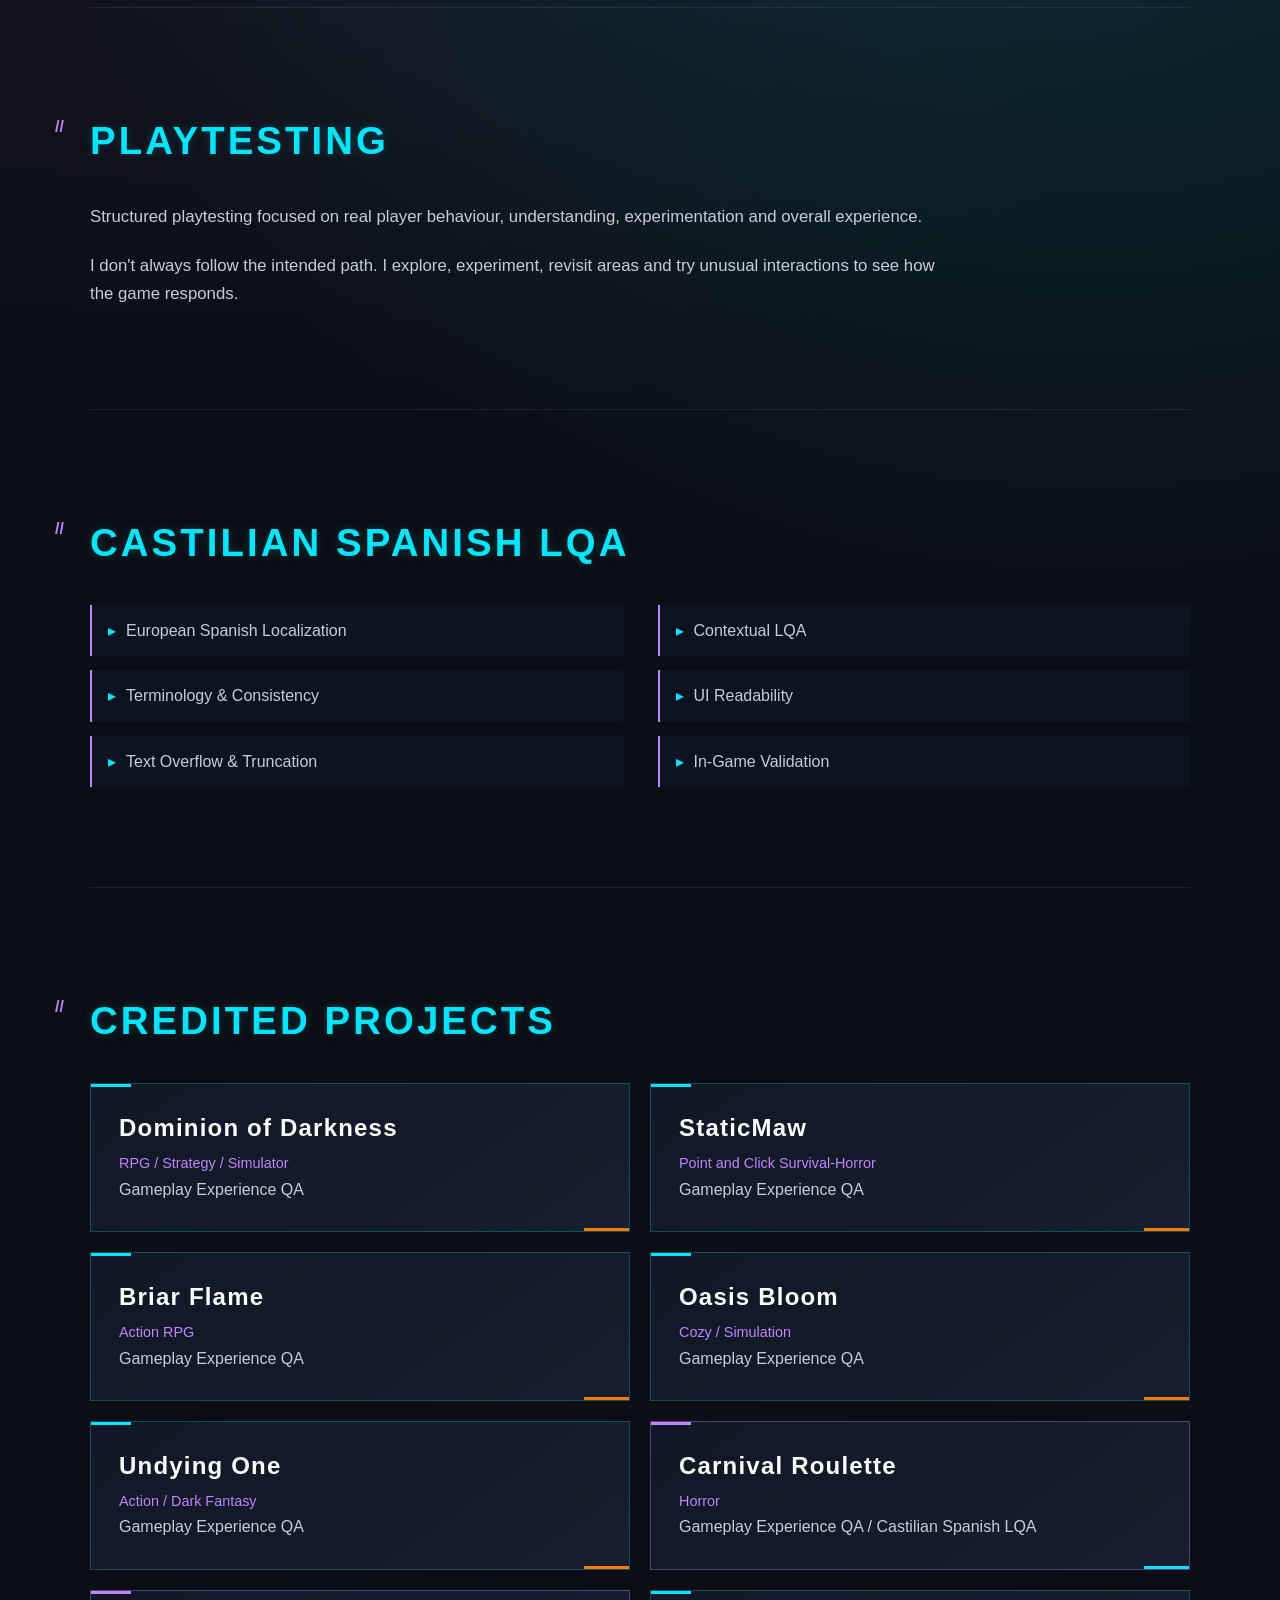
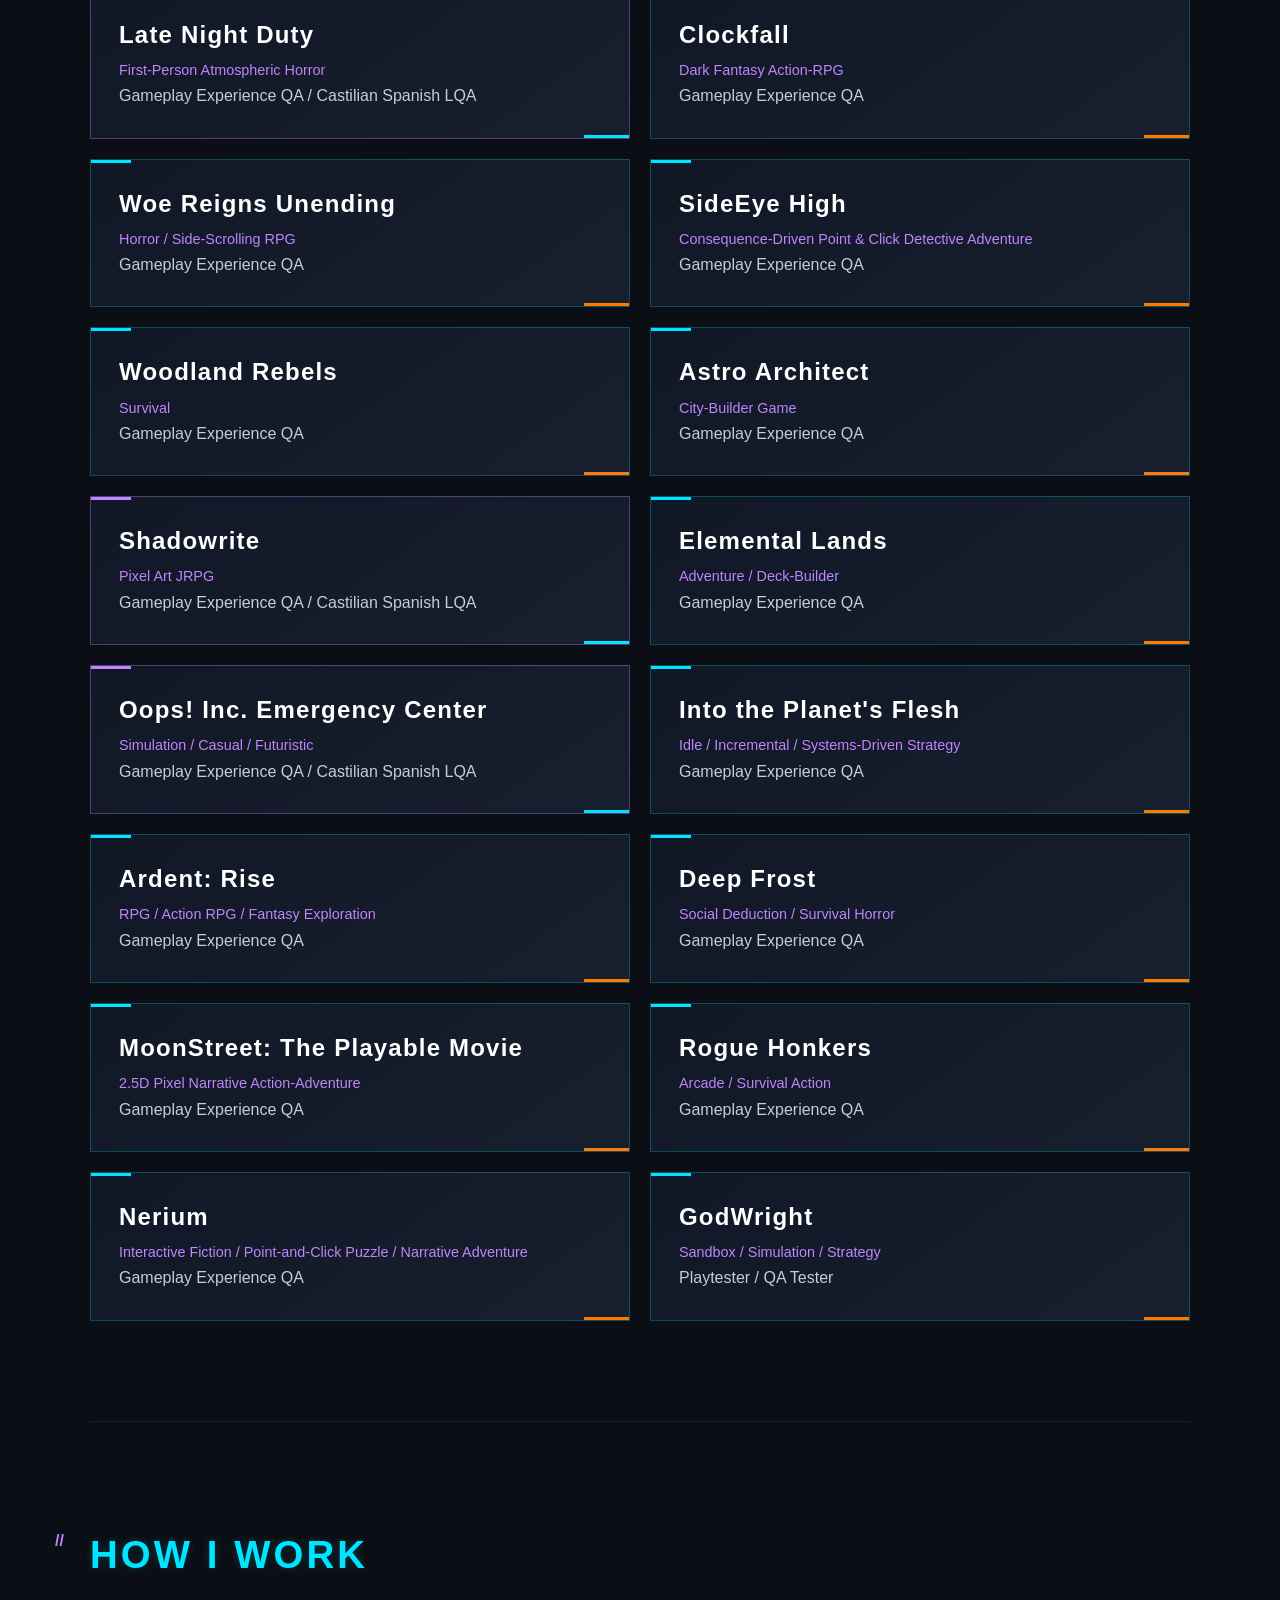
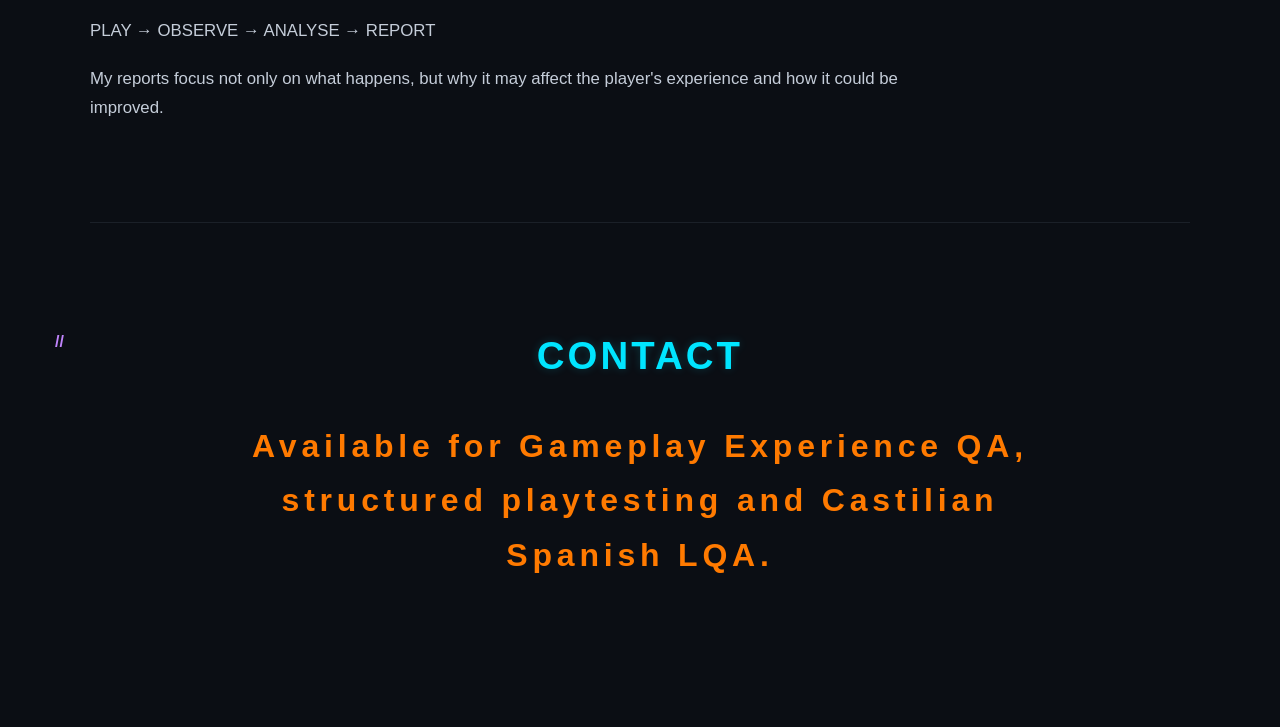
==== commit bd978002: "Update index.html" ====
--- a/index.html
+++ b/index.html
@@ -23,12 +23,6 @@
         I test games from the player's perspective —
         understanding what works, what doesn't, and why.
     </p>
-
-    <div class="hero-tags">
-        <span>GAMEPLAY QA</span>
-        <span>PLAYTESTING</span>
-        <span>SPANISH LQA</span>
-    </div>
 
 </header>
     <main>
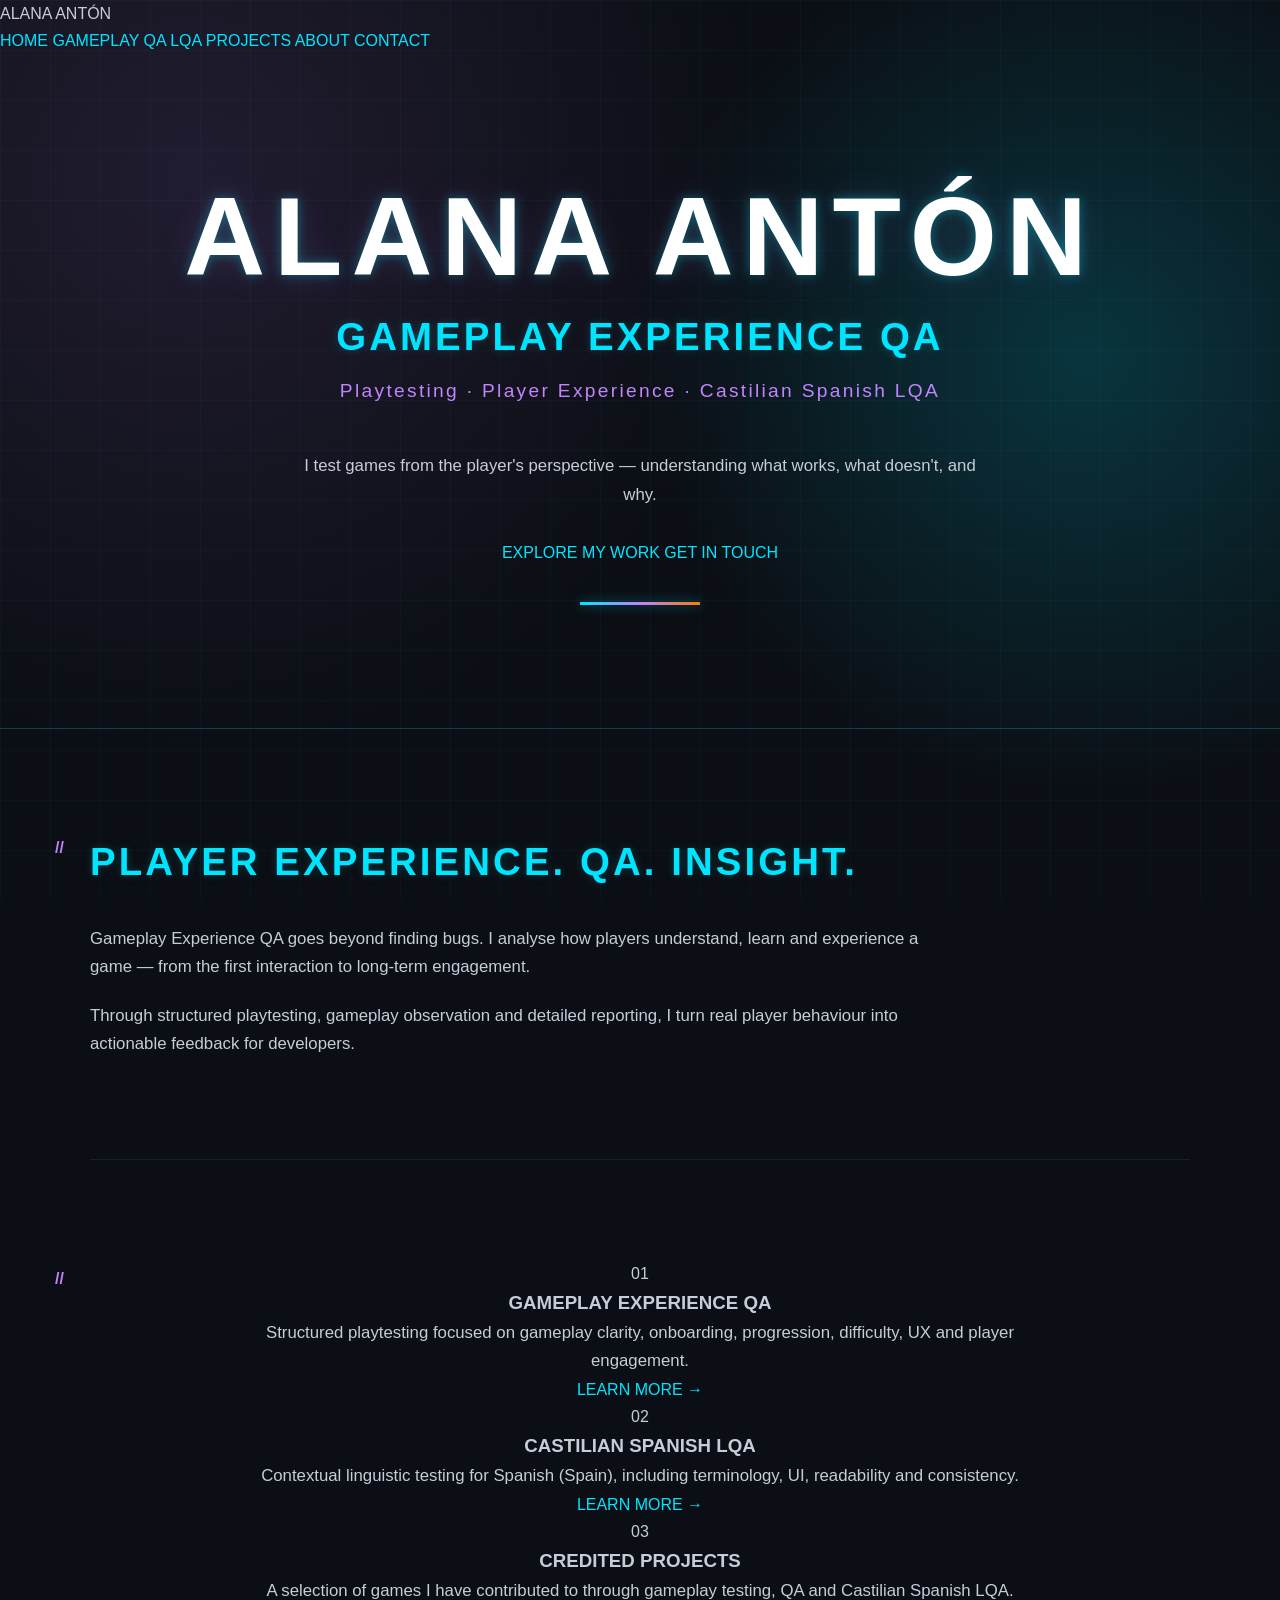
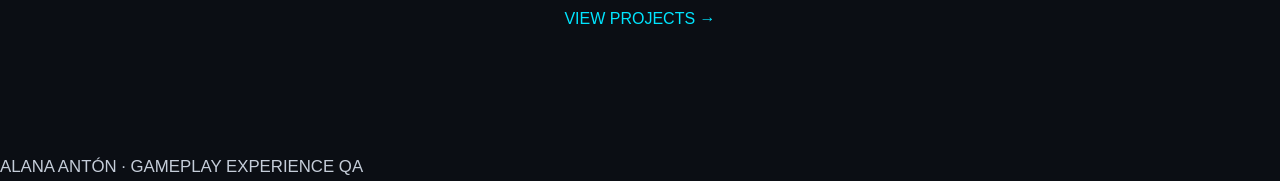
==== commit e771d5de: "Update index.html" ====
--- a/index.html
+++ b/index.html
@@ -3,11 +3,27 @@
 <head>
     <meta charset="UTF-8">
     <meta name="viewport" content="width=device-width, initial-scale=1.0">
+
     <title>Alana Antón | Gameplay Experience QA</title>
+
     <link rel="stylesheet" href="style.css">
 </head>
 
 <body>
+
+<nav class="navbar">
+    <div class="nav-logo">ALANA ANTÓN</div>
+
+    <div class="nav-links">
+        <a href="index.html">HOME</a>
+        <a href="gameplay-qa.html">GAMEPLAY QA</a>
+        <a href="lqa.html">LQA</a>
+        <a href="projects.html">PROJECTS</a>
+        <a href="about.html">ABOUT</a>
+        <a href="contact.html">CONTACT</a>
+    </div>
+</nav>
+
 
 <header class="hero">
 
@@ -24,225 +40,86 @@
         understanding what works, what doesn't, and why.
     </p>
 
+    <div class="hero-buttons">
+        <a href="projects.html" class="hero-button">EXPLORE MY WORK</a>
+        <a href="contact.html" class="hero-button secondary">GET IN TOUCH</a>
+    </div>
+
 </header>
-    <main>
 
-        <section>
-            <h2>GAMEPLAY EXPERIENCE QA</h2>
-            <p>
-                I test games from the perspective of the player —
-                understanding what works, what doesn't, and why.
-            </p>
-        </section>
 
-        <section>
-            <h2>WHAT I TEST</h2>
+<main>
 
-            <ul>
-                <li>Gameplay Clarity</li>
-                <li>Onboarding & First Impressions</li>
-                <li>UX / UI & Player Friction</li>
-                <li>Difficulty & Progression</li>
-                <li>Pacing & Engagement</li>
-                <li>Exploration & Player Agency</li>
-                <li>Puzzle & Narrative Design</li>
-                <li>Emergent Behaviour</li>
-                <li>Bugs & Unexpected Interactions</li>
-            </ul>
-        </section>
+    <section class="home-intro">
 
-        <section>
-            <h2>PLAYTESTING</h2>
+        <h2>PLAYER EXPERIENCE. QA. INSIGHT.</h2>
+
+        <p>
+            Gameplay Experience QA goes beyond finding bugs.
+            I analyse how players understand, learn and experience
+            a game — from the first interaction to long-term engagement.
+        </p>
+
+        <p>
+            Through structured playtesting, gameplay observation and
+            detailed reporting, I turn real player behaviour into
+            actionable feedback for developers.
+        </p>
+
+    </section>
+
+
+    <section class="home-services">
+
+        <div class="service-preview">
+            <span class="service-number">01</span>
+
+            <h3>GAMEPLAY EXPERIENCE QA</h3>
 
             <p>
-                Structured playtesting focused on real player behaviour,
-                understanding, experimentation and overall experience.
+                Structured playtesting focused on gameplay clarity,
+                onboarding, progression, difficulty, UX and player engagement.
             </p>
 
-            <p>
-                I don't always follow the intended path. I explore,
-                experiment, revisit areas and try unusual interactions
-                to see how the game responds.
-            </p>
-        </section>
+            <a href="gameplay-qa.html">LEARN MORE →</a>
+        </div>
 
-        <section>
-            <h2>CASTILIAN SPANISH LQA</h2>
 
-            <ul>
-                <li>European Spanish Localization</li>
-                <li>Contextual LQA</li>
-                <li>Terminology & Consistency</li>
-                <li>UI Readability</li>
-                <li>Text Overflow & Truncation</li>
-                <li>In-Game Validation</li>
-            </ul>
-        </section>
+        <div class="service-preview">
+            <span class="service-number">02</span>
 
-<section>
-    <h2>CREDITED PROJECTS</h2>
-
-    <div class="projects-grid">
-
-        <article class="project-card">
-            <h3>Dominion of Darkness</h3>
-            <p>RPG / Strategy / Simulator</p>
-            <span>Gameplay Experience QA</span>
-        </article>
-
-        <article class="project-card">
-            <h3>StaticMaw</h3>
-            <p>Point and Click Survival-Horror</p>
-            <span>Gameplay Experience QA</span>
-        </article>
-
-        <article class="project-card">
-            <h3>Briar Flame</h3>
-            <p>Action RPG</p>
-            <span>Gameplay Experience QA</span>
-        </article>
-
-        <article class="project-card">
-            <h3>Oasis Bloom</h3>
-            <p>Cozy / Simulation</p>
-            <span>Gameplay Experience QA</span>
-        </article>
-
-        <article class="project-card">
-            <h3>Undying One</h3>
-            <p>Action / Dark Fantasy</p>
-            <span>Gameplay Experience QA</span>
-        </article>
-
-        <article class="project-card lqa">
-            <h3>Carnival Roulette</h3>
-            <p>Horror</p>
-            <span>Gameplay Experience QA / Castilian Spanish LQA</span>
-        </article>
-
-        <article class="project-card lqa">
-            <h3>Late Night Duty</h3>
-            <p>First-Person Atmospheric Horror</p>
-            <span>Gameplay Experience QA / Castilian Spanish LQA</span>
-        </article>
-
-        <article class="project-card">
-            <h3>Clockfall</h3>
-            <p>Dark Fantasy Action-RPG</p>
-            <span>Gameplay Experience QA</span>
-        </article>
-
-        <article class="project-card">
-            <h3>Woe Reigns Unending</h3>
-            <p>Horror / Side-Scrolling RPG</p>
-            <span>Gameplay Experience QA</span>
-        </article>
-
-        <article class="project-card">
-            <h3>SideEye High</h3>
-            <p>Consequence-Driven Point &amp; Click Detective Adventure</p>
-            <span>Gameplay Experience QA</span>
-        </article>
-
-        <article class="project-card">
-            <h3>Woodland Rebels</h3>
-            <p>Survival</p>
-            <span>Gameplay Experience QA</span>
-        </article>
-
-        <article class="project-card">
-            <h3>Astro Architect</h3>
-            <p>City-Builder Game</p>
-            <span>Gameplay Experience QA</span>
-        </article>
-
-        <article class="project-card lqa">
-            <h3>Shadowrite</h3>
-            <p>Pixel Art JRPG</p>
-            <span>Gameplay Experience QA / Castilian Spanish LQA</span>
-        </article>
-
-        <article class="project-card">
-            <h3>Elemental Lands</h3>
-            <p>Adventure / Deck-Builder</p>
-            <span>Gameplay Experience QA</span>
-        </article>
-
-        <article class="project-card lqa">
-            <h3>Oops! Inc. Emergency Center</h3>
-            <p>Simulation / Casual / Futuristic</p>
-            <span>Gameplay Experience QA / Castilian Spanish LQA</span>
-        </article>
-
-        <article class="project-card">
-            <h3>Into the Planet's Flesh</h3>
-            <p>Idle / Incremental / Systems-Driven Strategy</p>
-            <span>Gameplay Experience QA</span>
-        </article>
-
-        <article class="project-card">
-            <h3>Ardent: Rise</h3>
-            <p>RPG / Action RPG / Fantasy Exploration</p>
-            <span>Gameplay Experience QA</span>
-        </article>
-
-        <article class="project-card">
-            <h3>Deep Frost</h3>
-            <p>Social Deduction / Survival Horror</p>
-            <span>Gameplay Experience QA</span>
-        </article>
-
-        <article class="project-card">
-            <h3>MoonStreet: The Playable Movie</h3>
-            <p>2.5D Pixel Narrative Action-Adventure</p>
-            <span>Gameplay Experience QA</span>
-        </article>
-
-        <article class="project-card">
-            <h3>Rogue Honkers</h3>
-            <p>Arcade / Survival Action</p>
-            <span>Gameplay Experience QA</span>
-        </article>
-
-        <article class="project-card">
-            <h3>Nerium</h3>
-            <p>Interactive Fiction / Point-and-Click Puzzle / Narrative Adventure</p>
-            <span>Gameplay Experience QA</span>
-        </article>
-
-        <article class="project-card">
-            <h3>GodWright</h3>
-            <p>Sandbox / Simulation / Strategy</p>
-            <span>Playtester / QA Tester</span>
-        </article>
-
-    </div>
-</section>
-
-        <section>
-            <h2>HOW I WORK</h2>
+            <h3>CASTILIAN SPANISH LQA</h3>
 
             <p>
-                PLAY → OBSERVE → ANALYSE → REPORT
+                Contextual linguistic testing for Spanish (Spain),
+                including terminology, UI, readability and consistency.
             </p>
 
-            <p>
-                My reports focus not only on what happens,
-                but why it may affect the player's experience
-                and how it could be improved.
-            </p>
-        </section>
+            <a href="lqa.html">LEARN MORE →</a>
+        </div>
 
-        <section>
-            <h2>CONTACT</h2>
+
+        <div class="service-preview">
+            <span class="service-number">03</span>
+
+            <h3>CREDITED PROJECTS</h3>
 
             <p>
-                Available for Gameplay Experience QA,
-                structured playtesting and Castilian Spanish LQA.
+                A selection of games I have contributed to through
+                gameplay testing, QA and Castilian Spanish LQA.
             </p>
-        </section>
 
-    </main>
+            <a href="projects.html">VIEW PROJECTS →</a>
+        </div>
+
+    </section>
+
+</main>
+
+
+<footer>
+    <p>ALANA ANTÓN · GAMEPLAY EXPERIENCE QA</p>
+</footer>
 
 </body>
 </html>
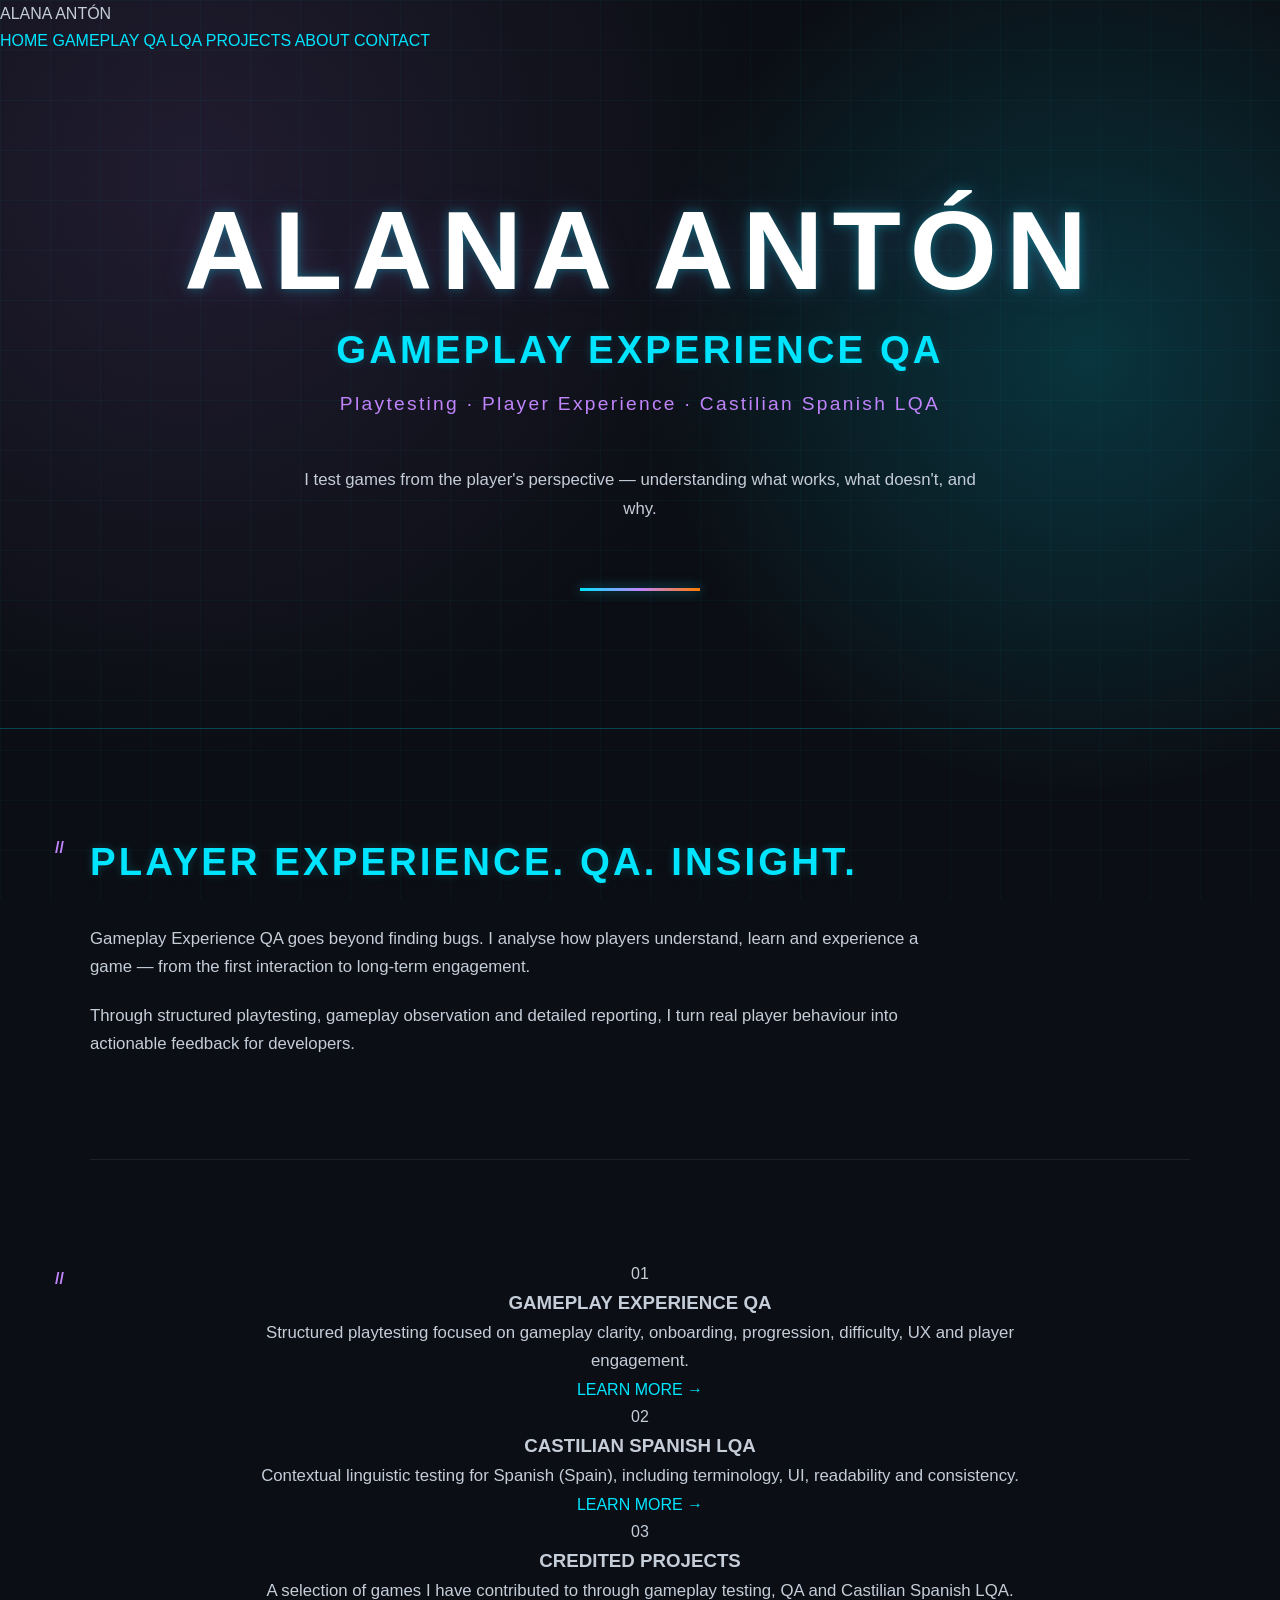
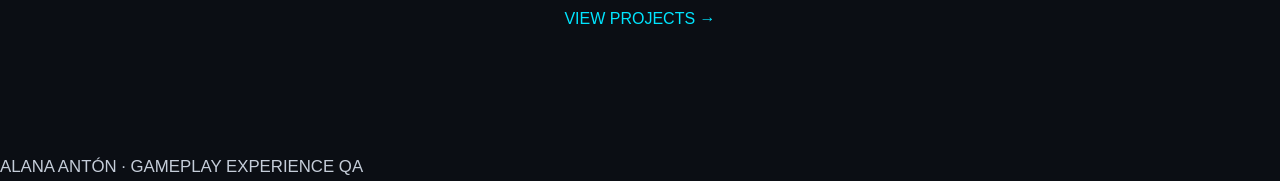
==== commit 4c7f79fa: "Update index.html" ====
--- a/index.html
+++ b/index.html
@@ -39,11 +39,6 @@
         I test games from the player's perspective —
         understanding what works, what doesn't, and why.
     </p>
-
-    <div class="hero-buttons">
-        <a href="projects.html" class="hero-button">EXPLORE MY WORK</a>
-        <a href="contact.html" class="hero-button secondary">GET IN TOUCH</a>
-    </div>
 
 </header>
 
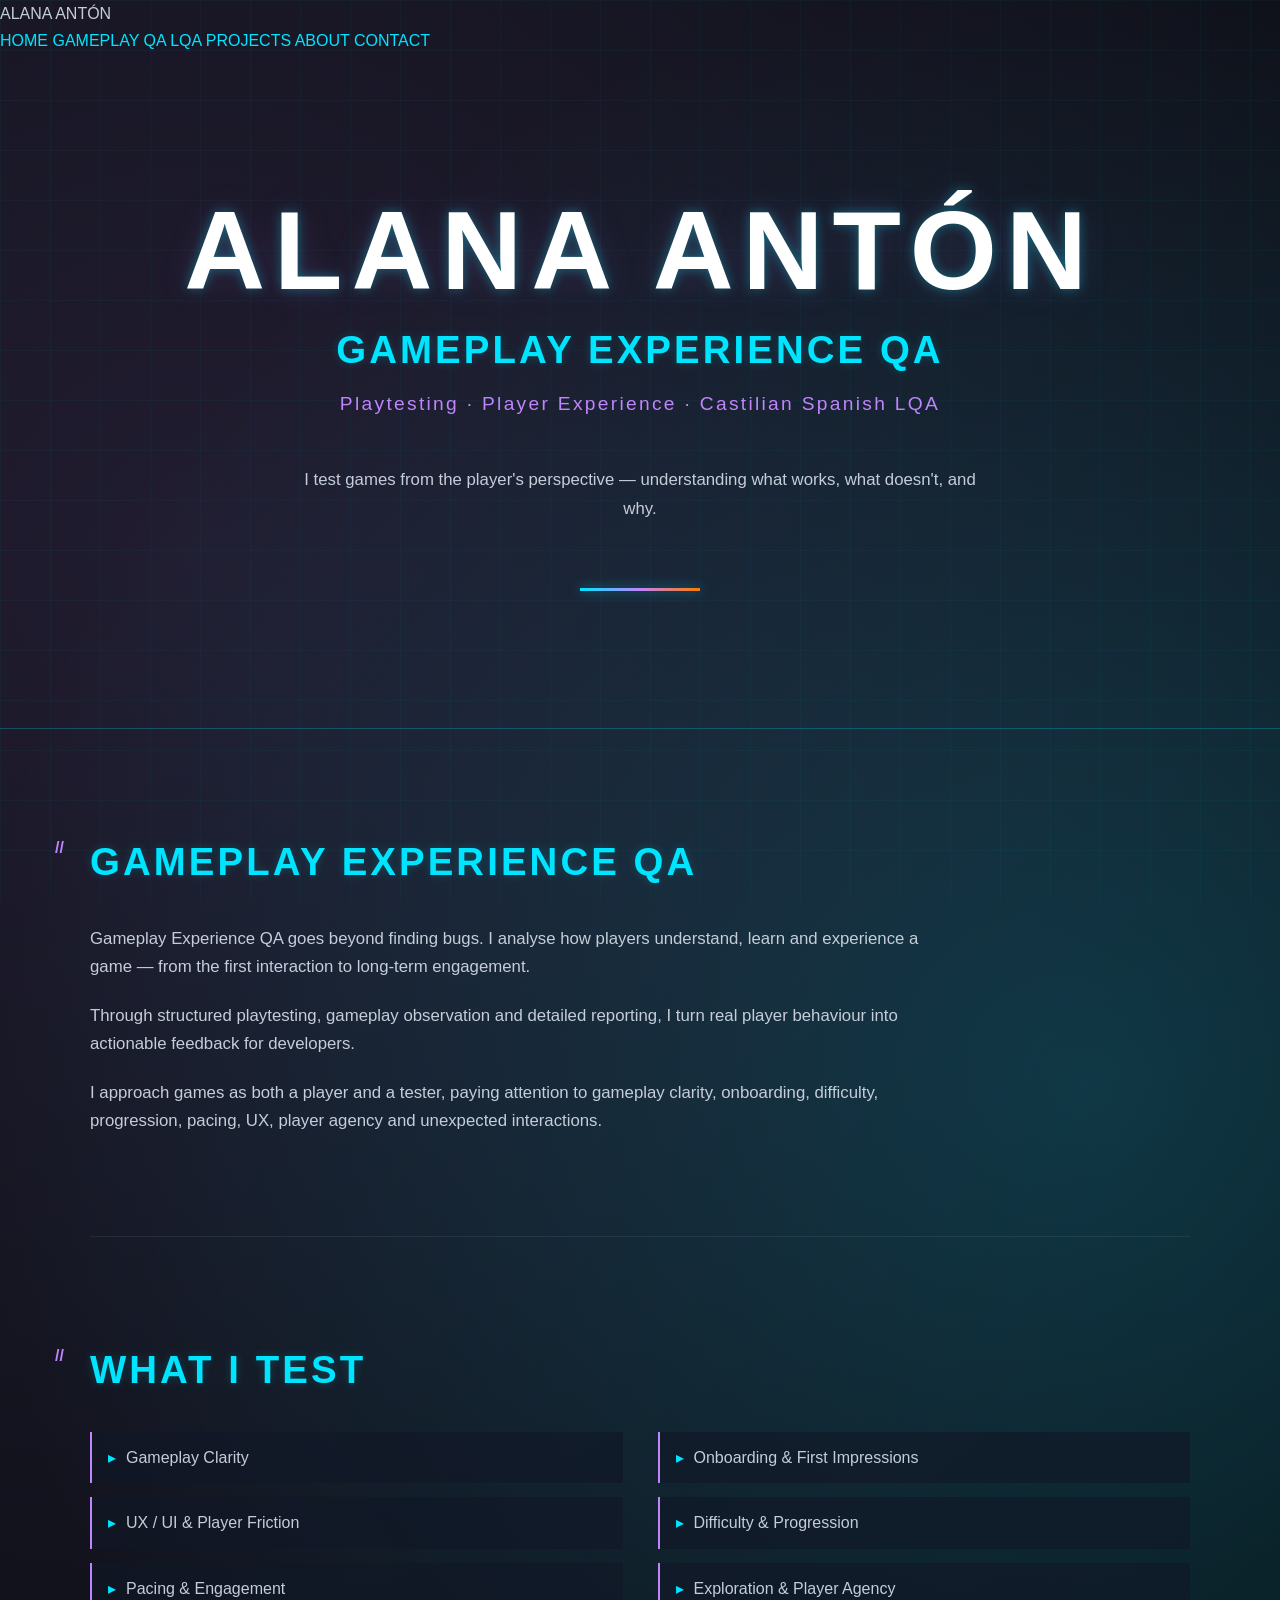
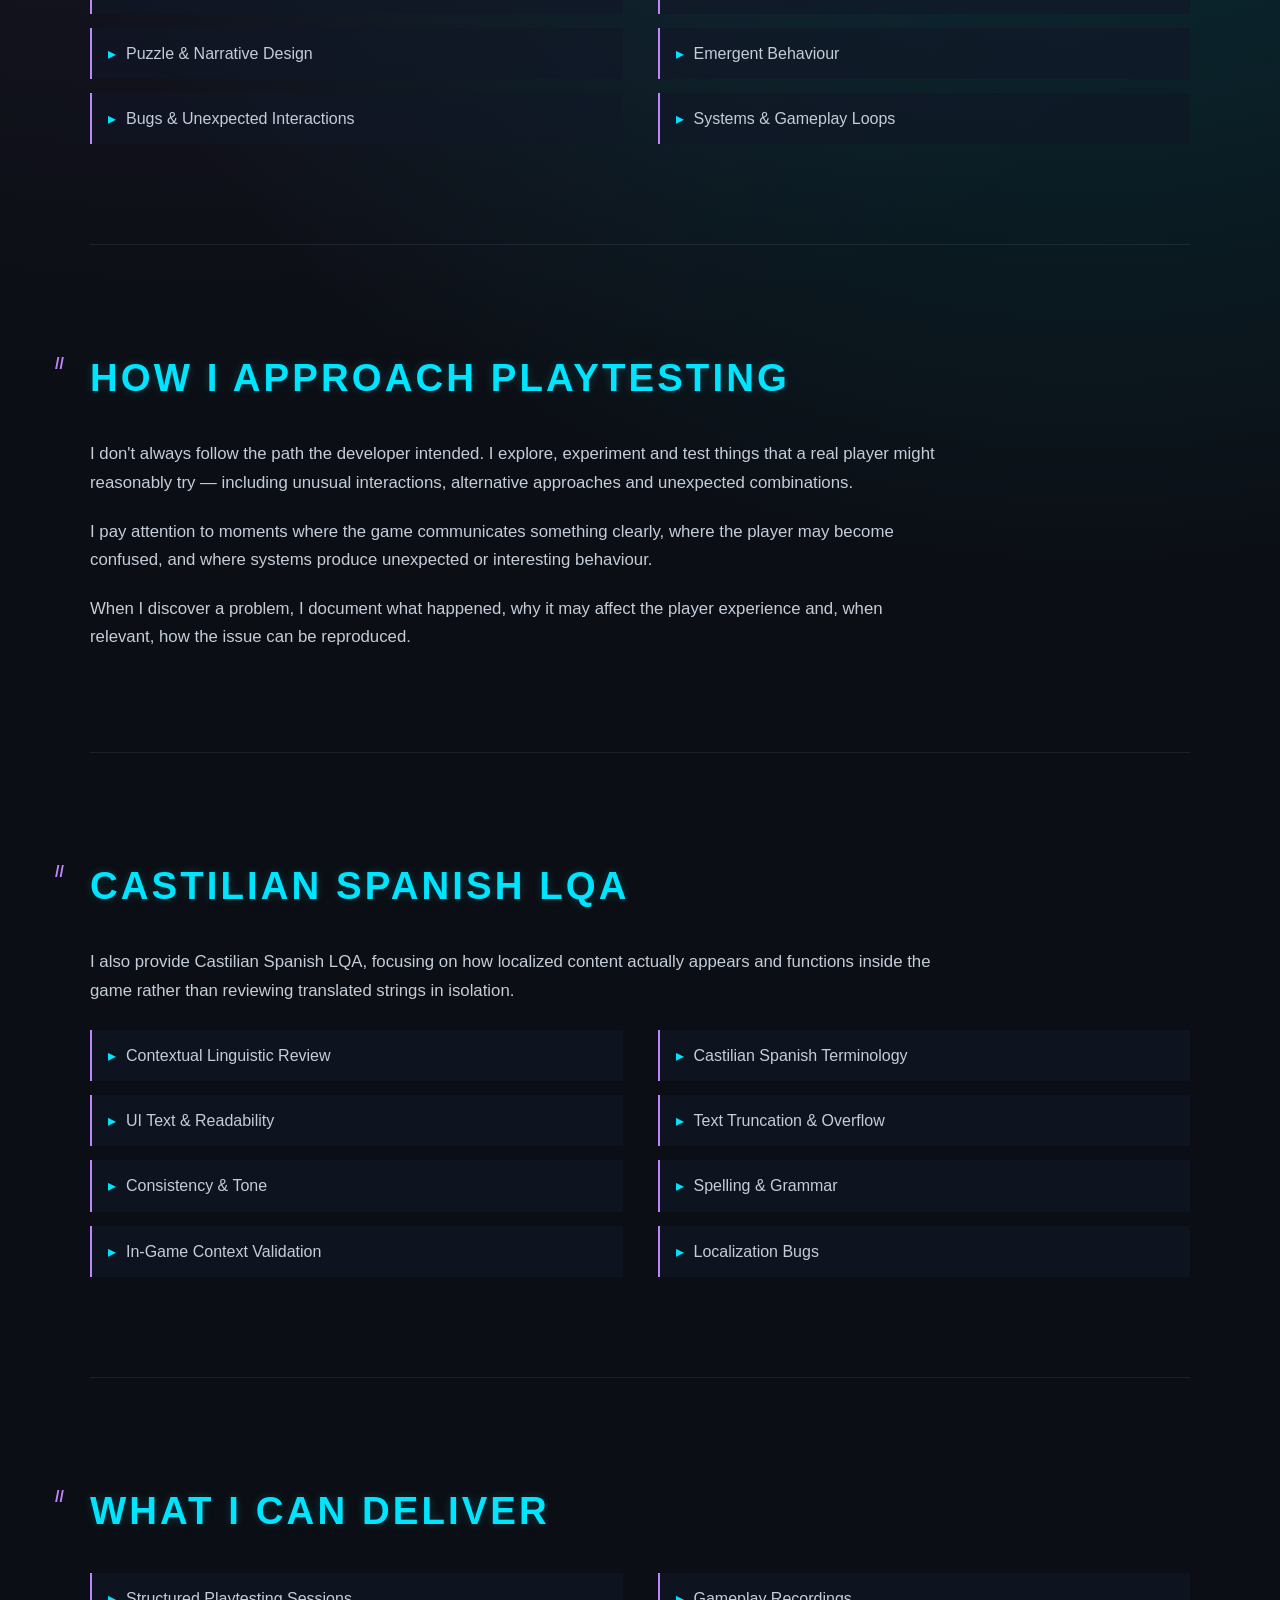
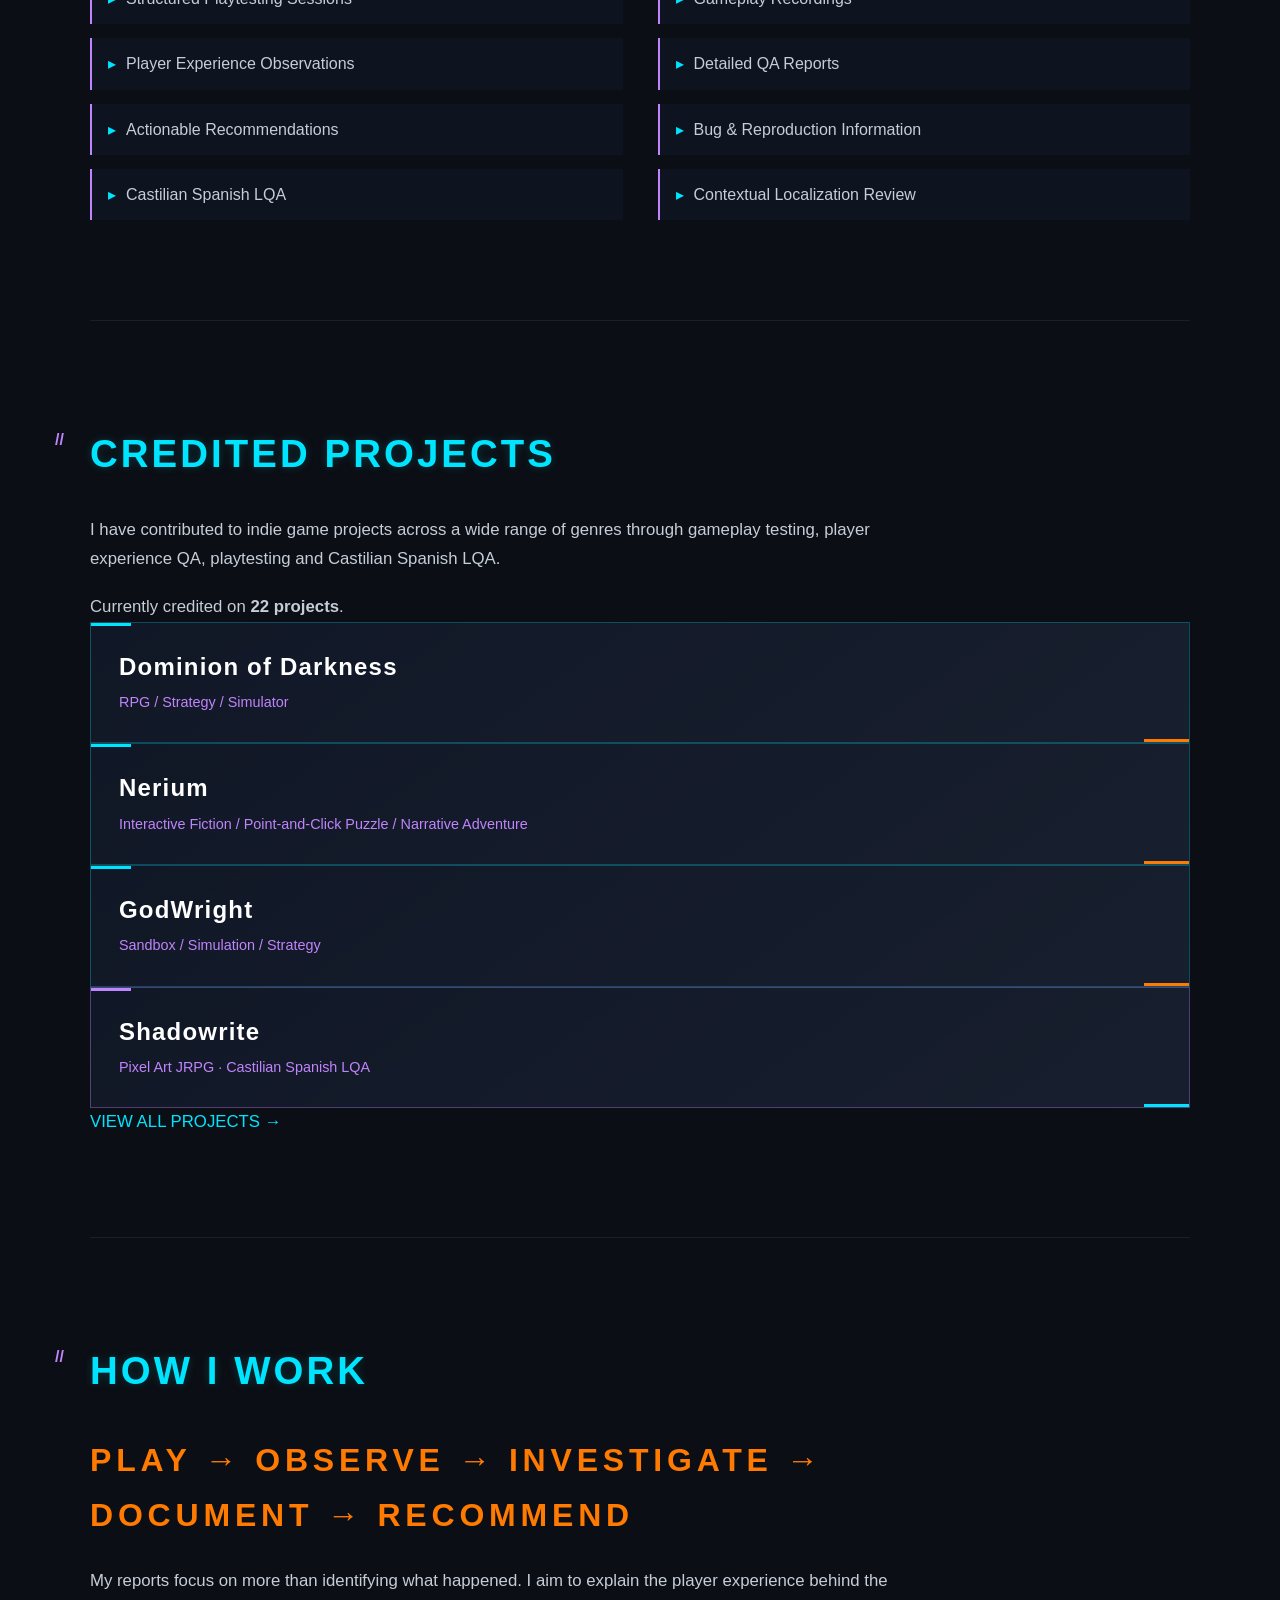
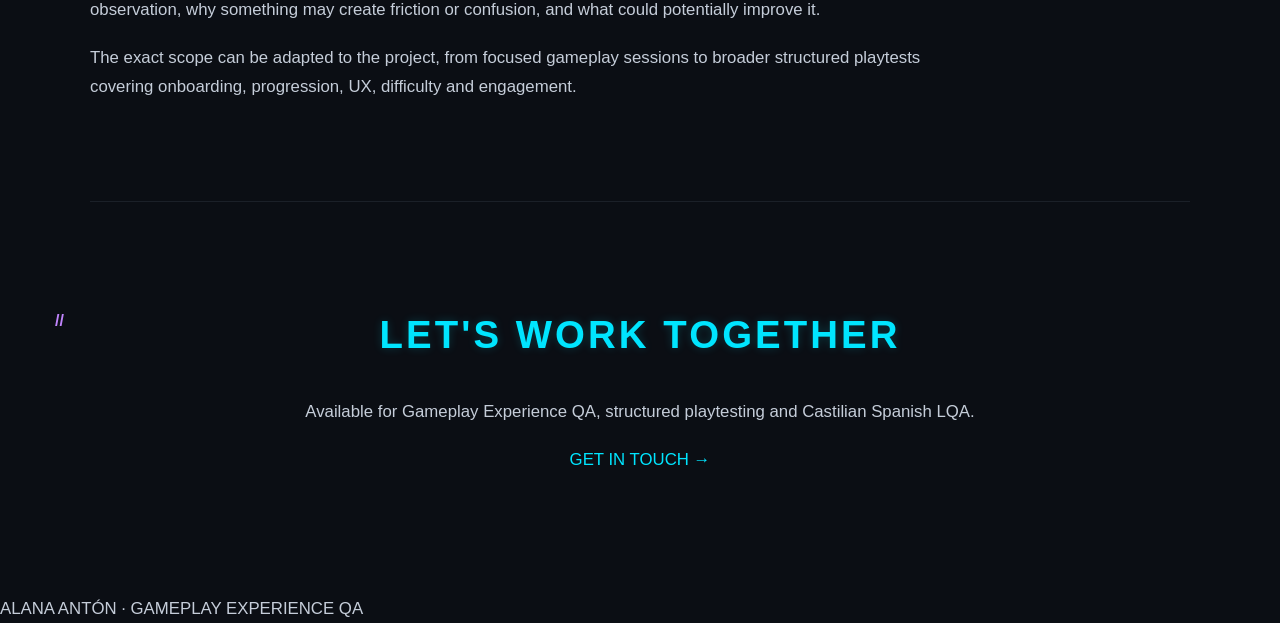
==== commit 299f2593: "Update index.html" ====
--- a/index.html
+++ b/index.html
@@ -11,8 +11,15 @@
 
 <body>
 
+<!-- =========================================================
+     NAVIGATION
+     ========================================================= -->
+
 <nav class="navbar">
-    <div class="nav-logo">ALANA ANTÓN</div>
+
+    <div class="nav-logo">
+        ALANA ANTÓN
+    </div>
 
     <div class="nav-links">
         <a href="index.html">HOME</a>
@@ -22,8 +29,13 @@
         <a href="about.html">ABOUT</a>
         <a href="contact.html">CONTACT</a>
     </div>
+
 </nav>
 
+
+<!-- =========================================================
+     HERO
+     ========================================================= -->
 
 <header class="hero">
 
@@ -45,76 +57,282 @@
 
 <main>
 
-    <section class="home-intro">
-
-        <h2>PLAYER EXPERIENCE. QA. INSIGHT.</h2>
-
-        <p>
-            Gameplay Experience QA goes beyond finding bugs.
-            I analyse how players understand, learn and experience
-            a game — from the first interaction to long-term engagement.
-        </p>
-
-        <p>
-            Through structured playtesting, gameplay observation and
-            detailed reporting, I turn real player behaviour into
-            actionable feedback for developers.
-        </p>
-
-    </section>
-
-
-    <section class="home-services">
-
-        <div class="service-preview">
-            <span class="service-number">01</span>
-
-            <h3>GAMEPLAY EXPERIENCE QA</h3>
-
-            <p>
-                Structured playtesting focused on gameplay clarity,
-                onboarding, progression, difficulty, UX and player engagement.
-            </p>
-
-            <a href="gameplay-qa.html">LEARN MORE →</a>
-        </div>
-
-
-        <div class="service-preview">
-            <span class="service-number">02</span>
-
-            <h3>CASTILIAN SPANISH LQA</h3>
-
-            <p>
-                Contextual linguistic testing for Spanish (Spain),
-                including terminology, UI, readability and consistency.
-            </p>
-
-            <a href="lqa.html">LEARN MORE →</a>
-        </div>
-
-
-        <div class="service-preview">
-            <span class="service-number">03</span>
-
-            <h3>CREDITED PROJECTS</h3>
-
-            <p>
-                A selection of games I have contributed to through
-                gameplay testing, QA and Castilian Spanish LQA.
-            </p>
-
-            <a href="projects.html">VIEW PROJECTS →</a>
-        </div>
-
-    </section>
+
+<!-- =========================================================
+     ABOUT / INTRO
+     ========================================================= -->
+
+<section>
+
+    <h2>GAMEPLAY EXPERIENCE QA</h2>
+
+    <p>
+        Gameplay Experience QA goes beyond finding bugs.
+        I analyse how players understand, learn and experience
+        a game — from the first interaction to long-term engagement.
+    </p>
+
+    <p>
+        Through structured playtesting, gameplay observation and
+        detailed reporting, I turn real player behaviour into
+        actionable feedback for developers.
+    </p>
+
+    <p>
+        I approach games as both a player and a tester, paying
+        attention to gameplay clarity, onboarding, difficulty,
+        progression, pacing, UX, player agency and unexpected
+        interactions.
+    </p>
+
+</section>
+
+
+<!-- =========================================================
+     WHAT I TEST
+     ========================================================= -->
+
+<section>
+
+    <h2>WHAT I TEST</h2>
+
+    <ul>
+
+        <li>Gameplay Clarity</li>
+
+        <li>Onboarding &amp; First Impressions</li>
+
+        <li>UX / UI &amp; Player Friction</li>
+
+        <li>Difficulty &amp; Progression</li>
+
+        <li>Pacing &amp; Engagement</li>
+
+        <li>Exploration &amp; Player Agency</li>
+
+        <li>Puzzle &amp; Narrative Design</li>
+
+        <li>Emergent Behaviour</li>
+
+        <li>Bugs &amp; Unexpected Interactions</li>
+
+        <li>Systems &amp; Gameplay Loops</li>
+
+    </ul>
+
+</section>
+
+
+<!-- =========================================================
+     HOW I APPROACH PLAYTESTING
+     ========================================================= -->
+
+<section>
+
+    <h2>HOW I APPROACH PLAYTESTING</h2>
+
+    <p>
+        I don't always follow the path the developer intended.
+        I explore, experiment and test things that a real player
+        might reasonably try — including unusual interactions,
+        alternative approaches and unexpected combinations.
+    </p>
+
+    <p>
+        I pay attention to moments where the game communicates
+        something clearly, where the player may become confused,
+        and where systems produce unexpected or interesting behaviour.
+    </p>
+
+    <p>
+        When I discover a problem, I document what happened,
+        why it may affect the player experience and, when relevant,
+        how the issue can be reproduced.
+    </p>
+
+</section>
+
+
+<!-- =========================================================
+     CASTILIAN SPANISH LQA
+     ========================================================= -->
+
+<section>
+
+    <h2>CASTILIAN SPANISH LQA</h2>
+
+    <p>
+        I also provide Castilian Spanish LQA, focusing on how
+        localized content actually appears and functions inside
+        the game rather than reviewing translated strings in isolation.
+    </p>
+
+    <ul>
+
+        <li>Contextual Linguistic Review</li>
+
+        <li>Castilian Spanish Terminology</li>
+
+        <li>UI Text &amp; Readability</li>
+
+        <li>Text Truncation &amp; Overflow</li>
+
+        <li>Consistency &amp; Tone</li>
+
+        <li>Spelling &amp; Grammar</li>
+
+        <li>In-Game Context Validation</li>
+
+        <li>Localization Bugs</li>
+
+    </ul>
+
+</section>
+
+
+<!-- =========================================================
+     WHAT I CAN DELIVER
+     ========================================================= -->
+
+<section>
+
+    <h2>WHAT I CAN DELIVER</h2>
+
+    <ul>
+
+        <li>Structured Playtesting Sessions</li>
+
+        <li>Gameplay Recordings</li>
+
+        <li>Player Experience Observations</li>
+
+        <li>Detailed QA Reports</li>
+
+        <li>Actionable Recommendations</li>
+
+        <li>Bug &amp; Reproduction Information</li>
+
+        <li>Castilian Spanish LQA</li>
+
+        <li>Contextual Localization Review</li>
+
+    </ul>
+
+</section>
+
+
+<!-- =========================================================
+     CREDITED PROJECTS
+     ========================================================= -->
+
+<section>
+
+    <h2>CREDITED PROJECTS</h2>
+
+    <p>
+        I have contributed to indie game projects across a wide
+        range of genres through gameplay testing, player experience
+        QA, playtesting and Castilian Spanish LQA.
+    </p>
+
+    <p>
+        Currently credited on <strong>22 projects</strong>.
+    </p>
+
+    <div class="projects-preview">
+
+        <article class="project-card">
+            <h3>Dominion of Darkness</h3>
+            <p>RPG / Strategy / Simulator</p>
+        </article>
+
+        <article class="project-card">
+            <h3>Nerium</h3>
+            <p>Interactive Fiction / Point-and-Click Puzzle / Narrative Adventure</p>
+        </article>
+
+        <article class="project-card">
+            <h3>GodWright</h3>
+            <p>Sandbox / Simulation / Strategy</p>
+        </article>
+
+        <article class="project-card lqa">
+            <h3>Shadowrite</h3>
+            <p>Pixel Art JRPG · Castilian Spanish LQA</p>
+        </article>
+
+    </div>
+
+    <p class="section-link">
+        <a href="projects.html">VIEW ALL PROJECTS →</a>
+    </p>
+
+</section>
+
+
+<!-- =========================================================
+     HOW I WORK
+     ========================================================= -->
+
+<section>
+
+    <h2>HOW I WORK</h2>
+
+    <p class="process-line">
+        PLAY → OBSERVE → INVESTIGATE → DOCUMENT → RECOMMEND
+    </p>
+
+    <p>
+        My reports focus on more than identifying what happened.
+        I aim to explain the player experience behind the observation,
+        why something may create friction or confusion, and what could
+        potentially improve it.
+    </p>
+
+    <p>
+        The exact scope can be adapted to the project, from focused
+        gameplay sessions to broader structured playtests covering
+        onboarding, progression, UX, difficulty and engagement.
+    </p>
+
+</section>
+
+
+<!-- =========================================================
+     CONTACT
+     ========================================================= -->
+
+<section class="contact-section">
+
+    <h2>LET'S WORK TOGETHER</h2>
+
+    <p>
+        Available for Gameplay Experience QA, structured playtesting
+        and Castilian Spanish LQA.
+    </p>
+
+    <p>
+        <a href="contact.html">GET IN TOUCH →</a>
+    </p>
+
+</section>
+
 
 </main>
 
 
+<!-- =========================================================
+     FOOTER
+     ========================================================= -->
+
 <footer>
-    <p>ALANA ANTÓN · GAMEPLAY EXPERIENCE QA</p>
+
+    <p>
+        ALANA ANTÓN · GAMEPLAY EXPERIENCE QA
+    </p>
+
 </footer>
+
 
 </body>
 </html>
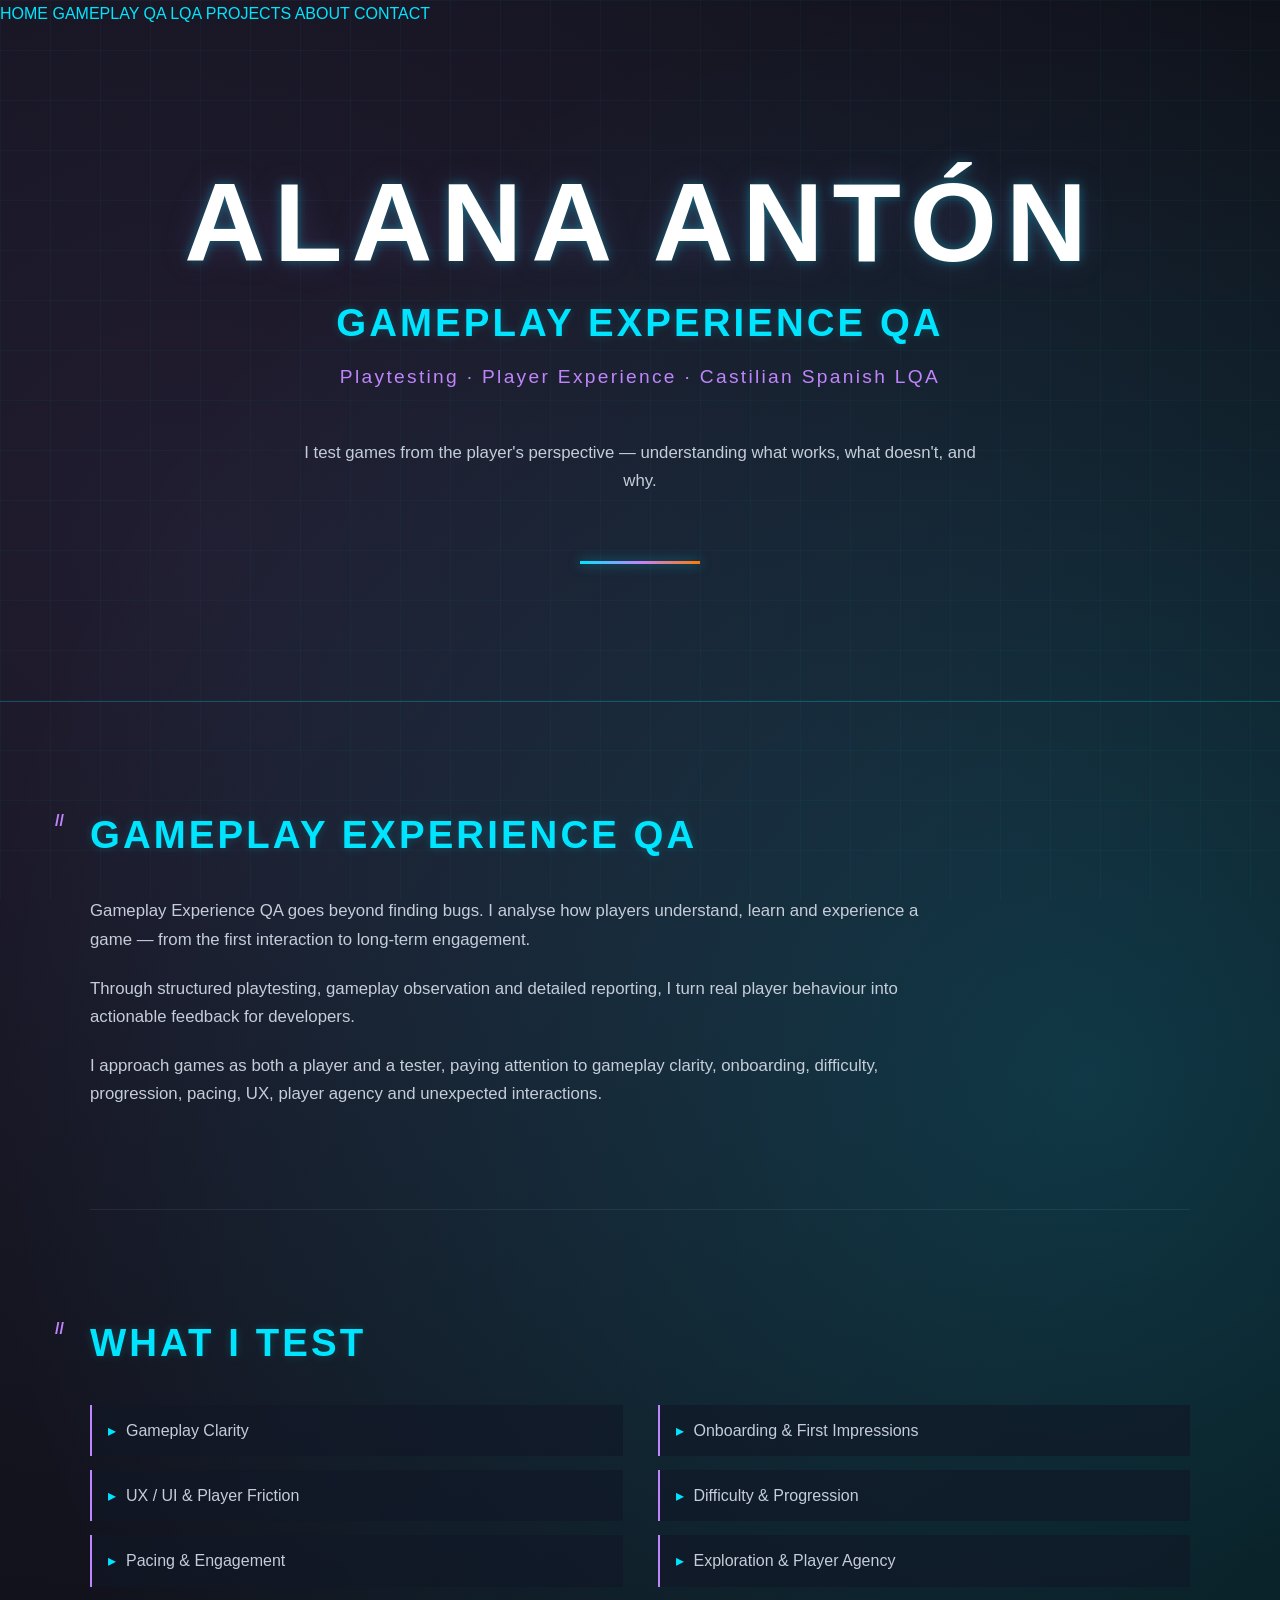
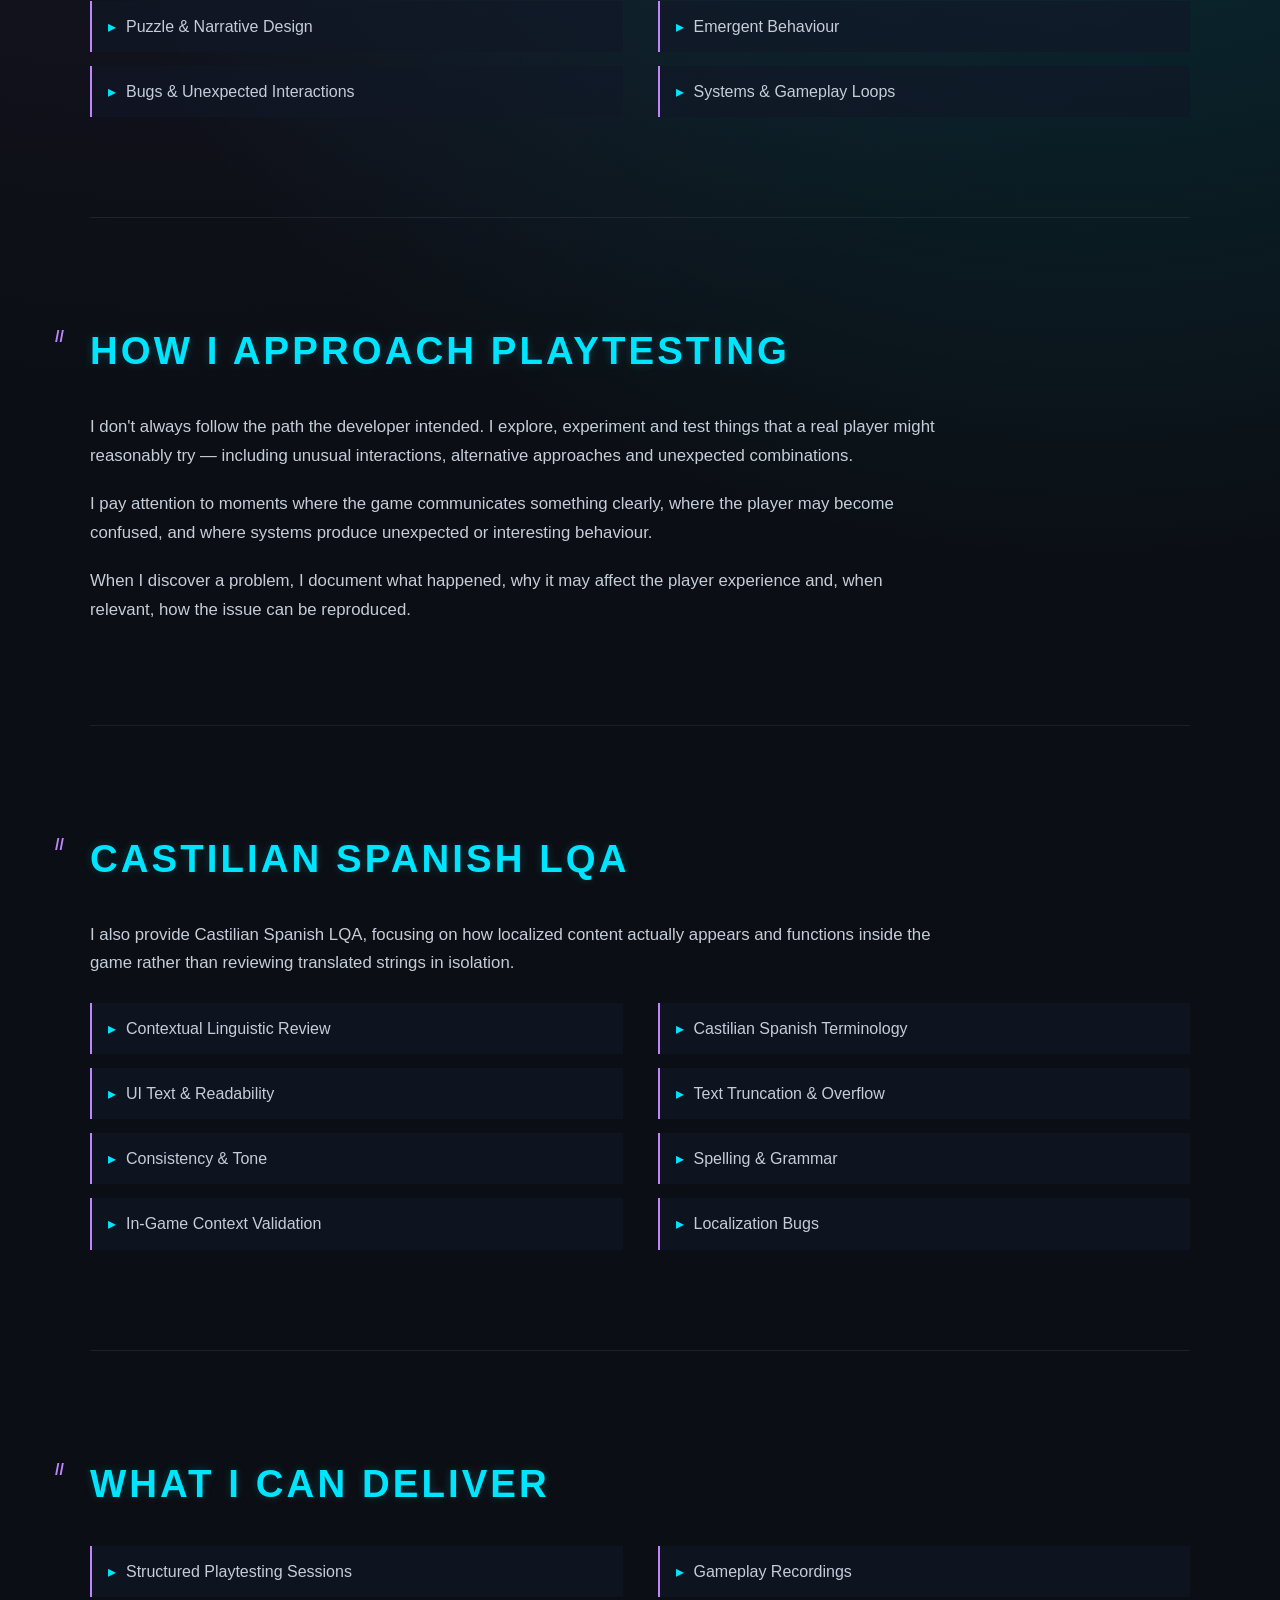
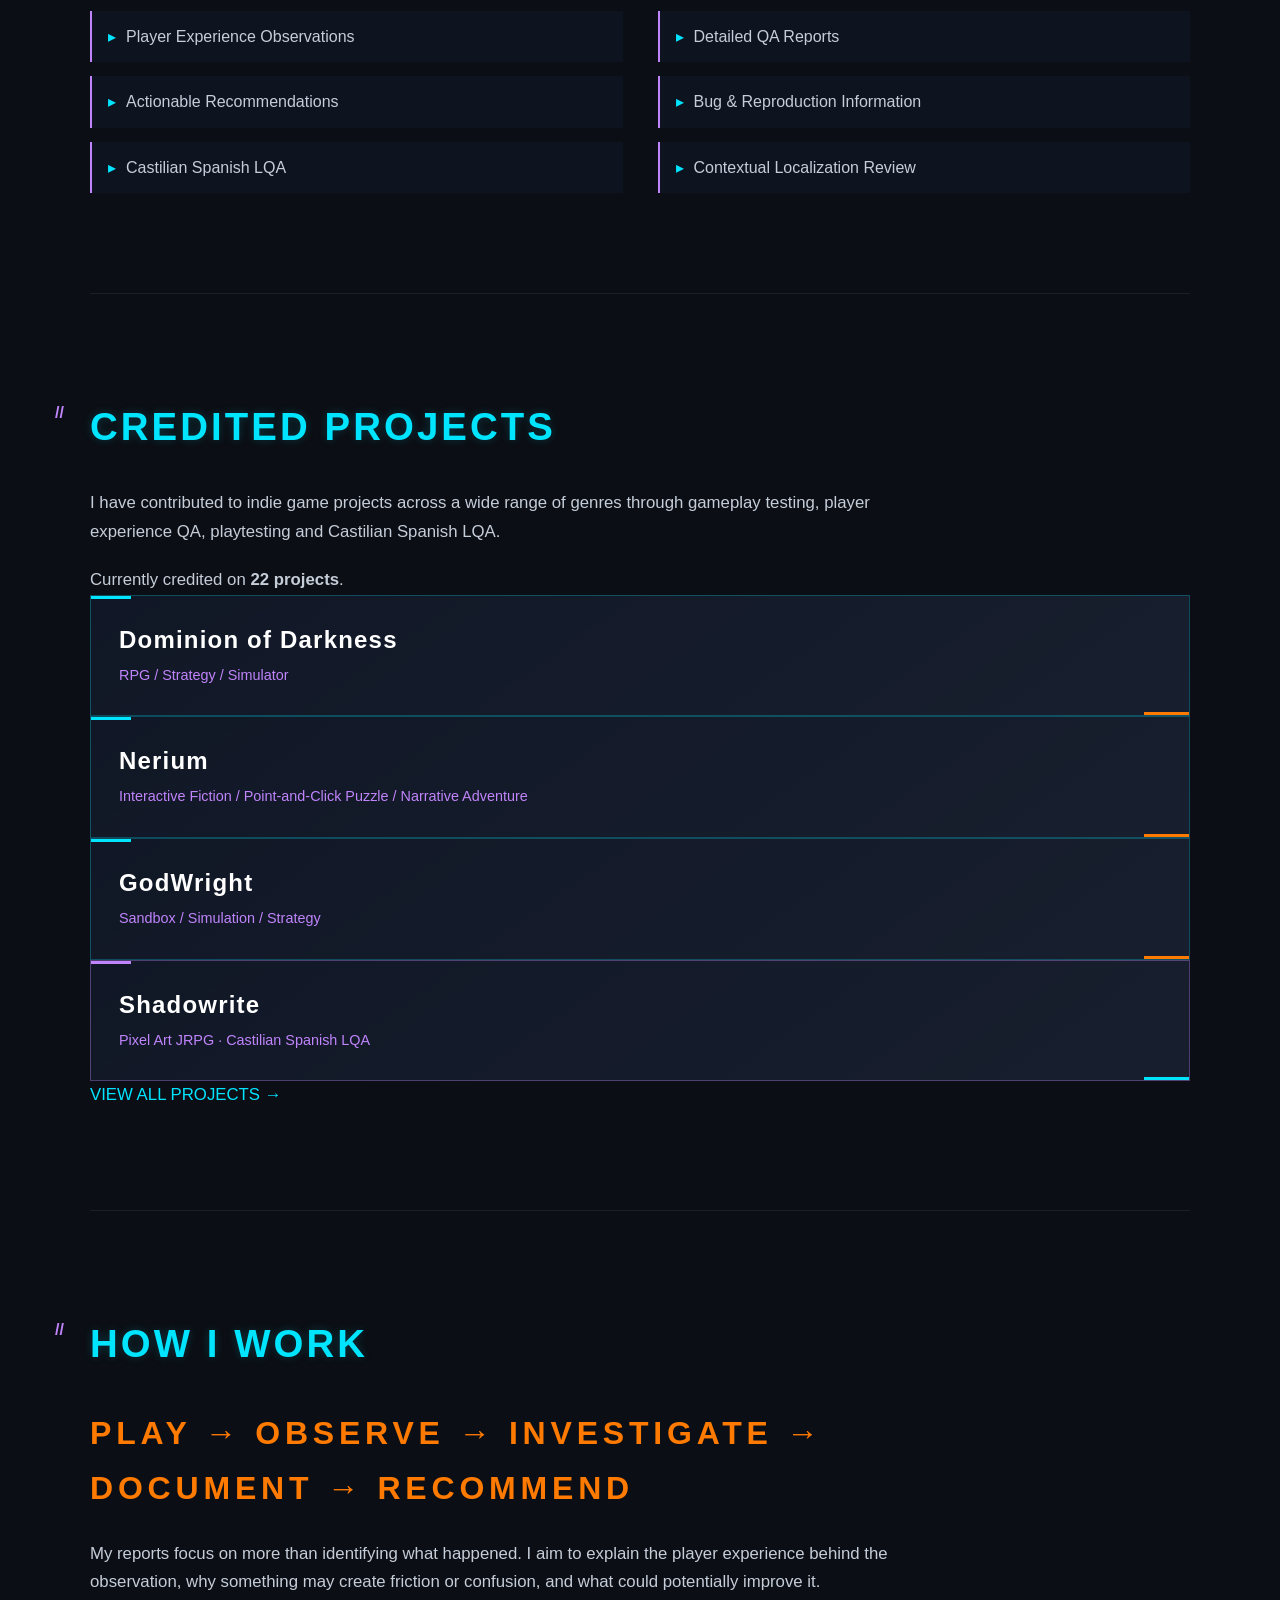
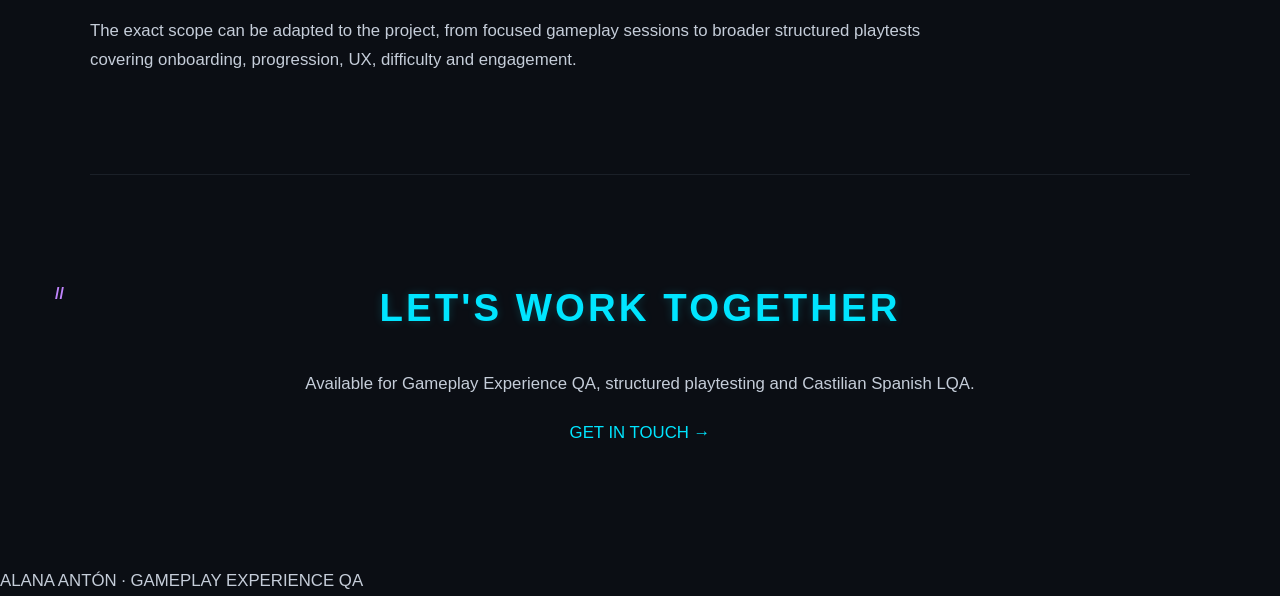
==== commit db12e3af: "Update index.html" ====
--- a/index.html
+++ b/index.html
@@ -17,11 +17,7 @@
 
 <nav class="navbar">
 
-    <div class="nav-logo">
-        ALANA ANTÓN
-    </div>
-
-    <div class="nav-links">
+   <div class="nav-links">
         <a href="index.html">HOME</a>
         <a href="gameplay-qa.html">GAMEPLAY QA</a>
         <a href="lqa.html">LQA</a>
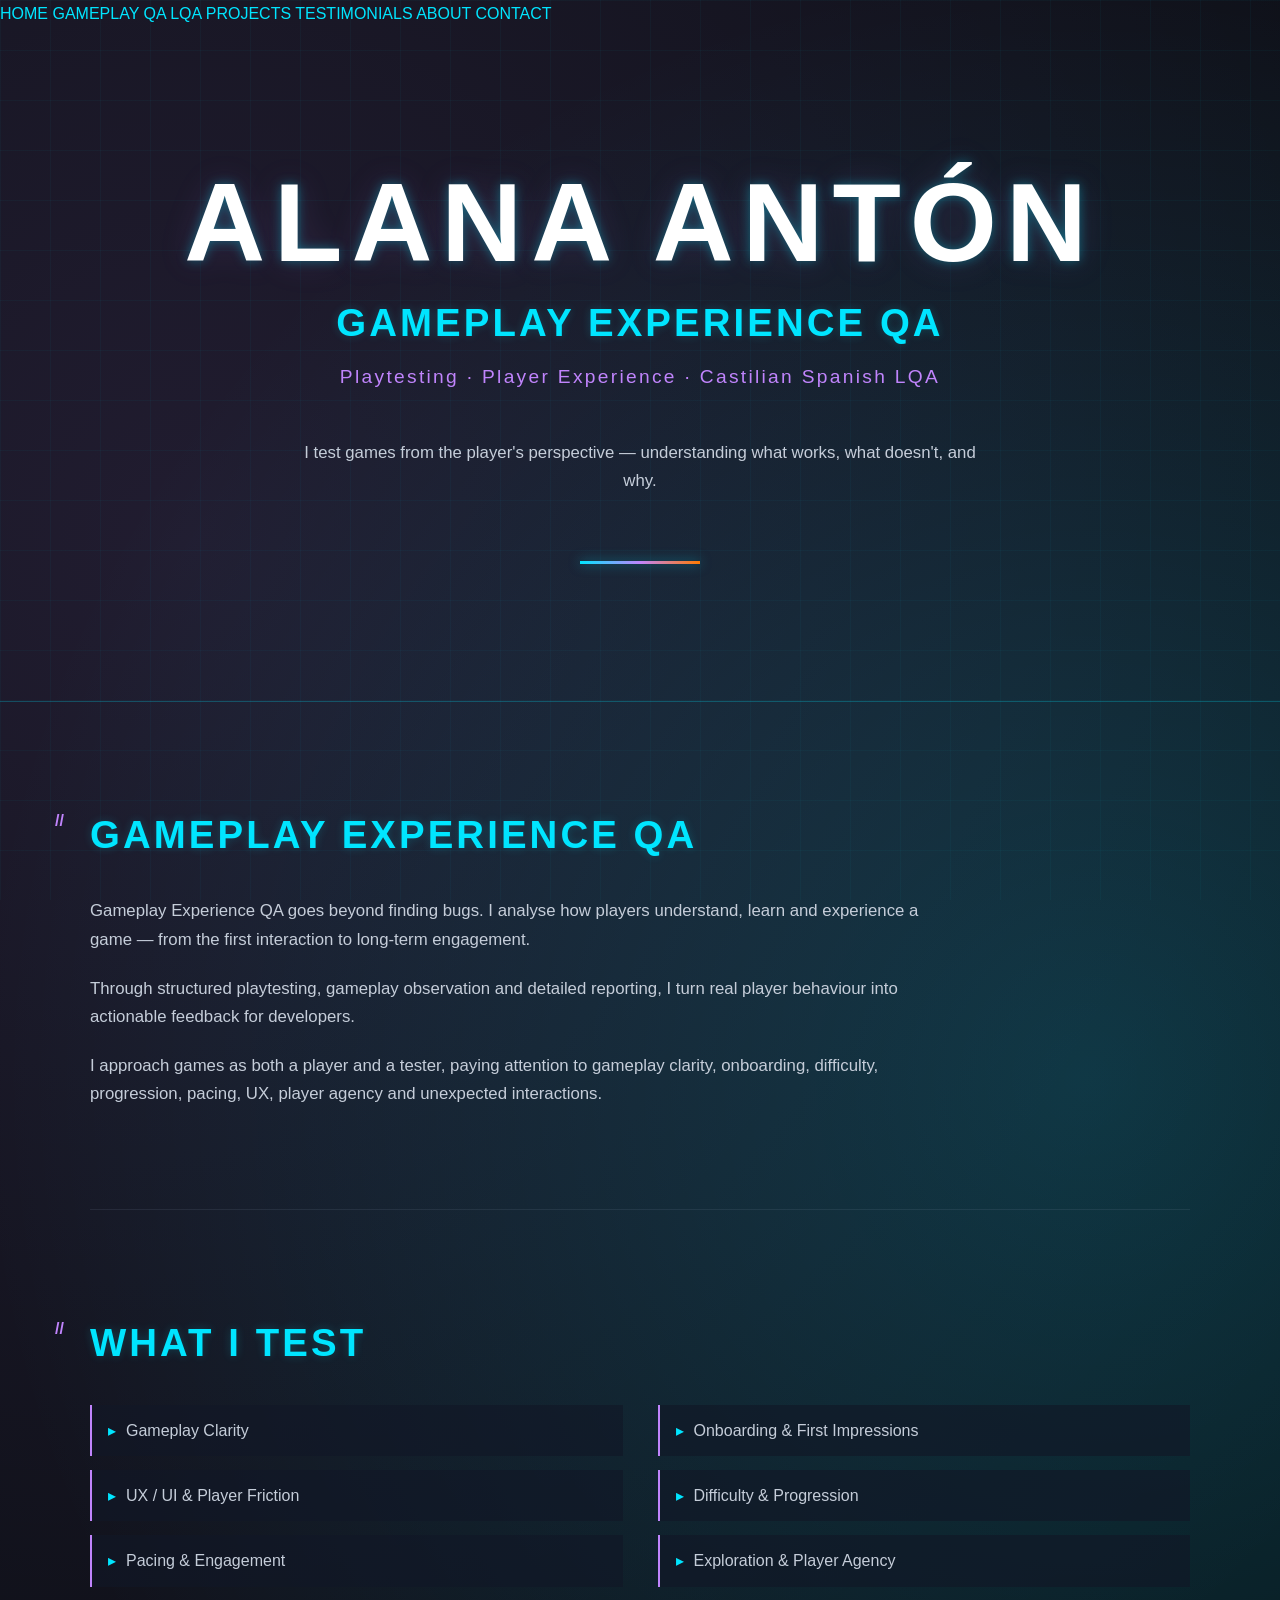
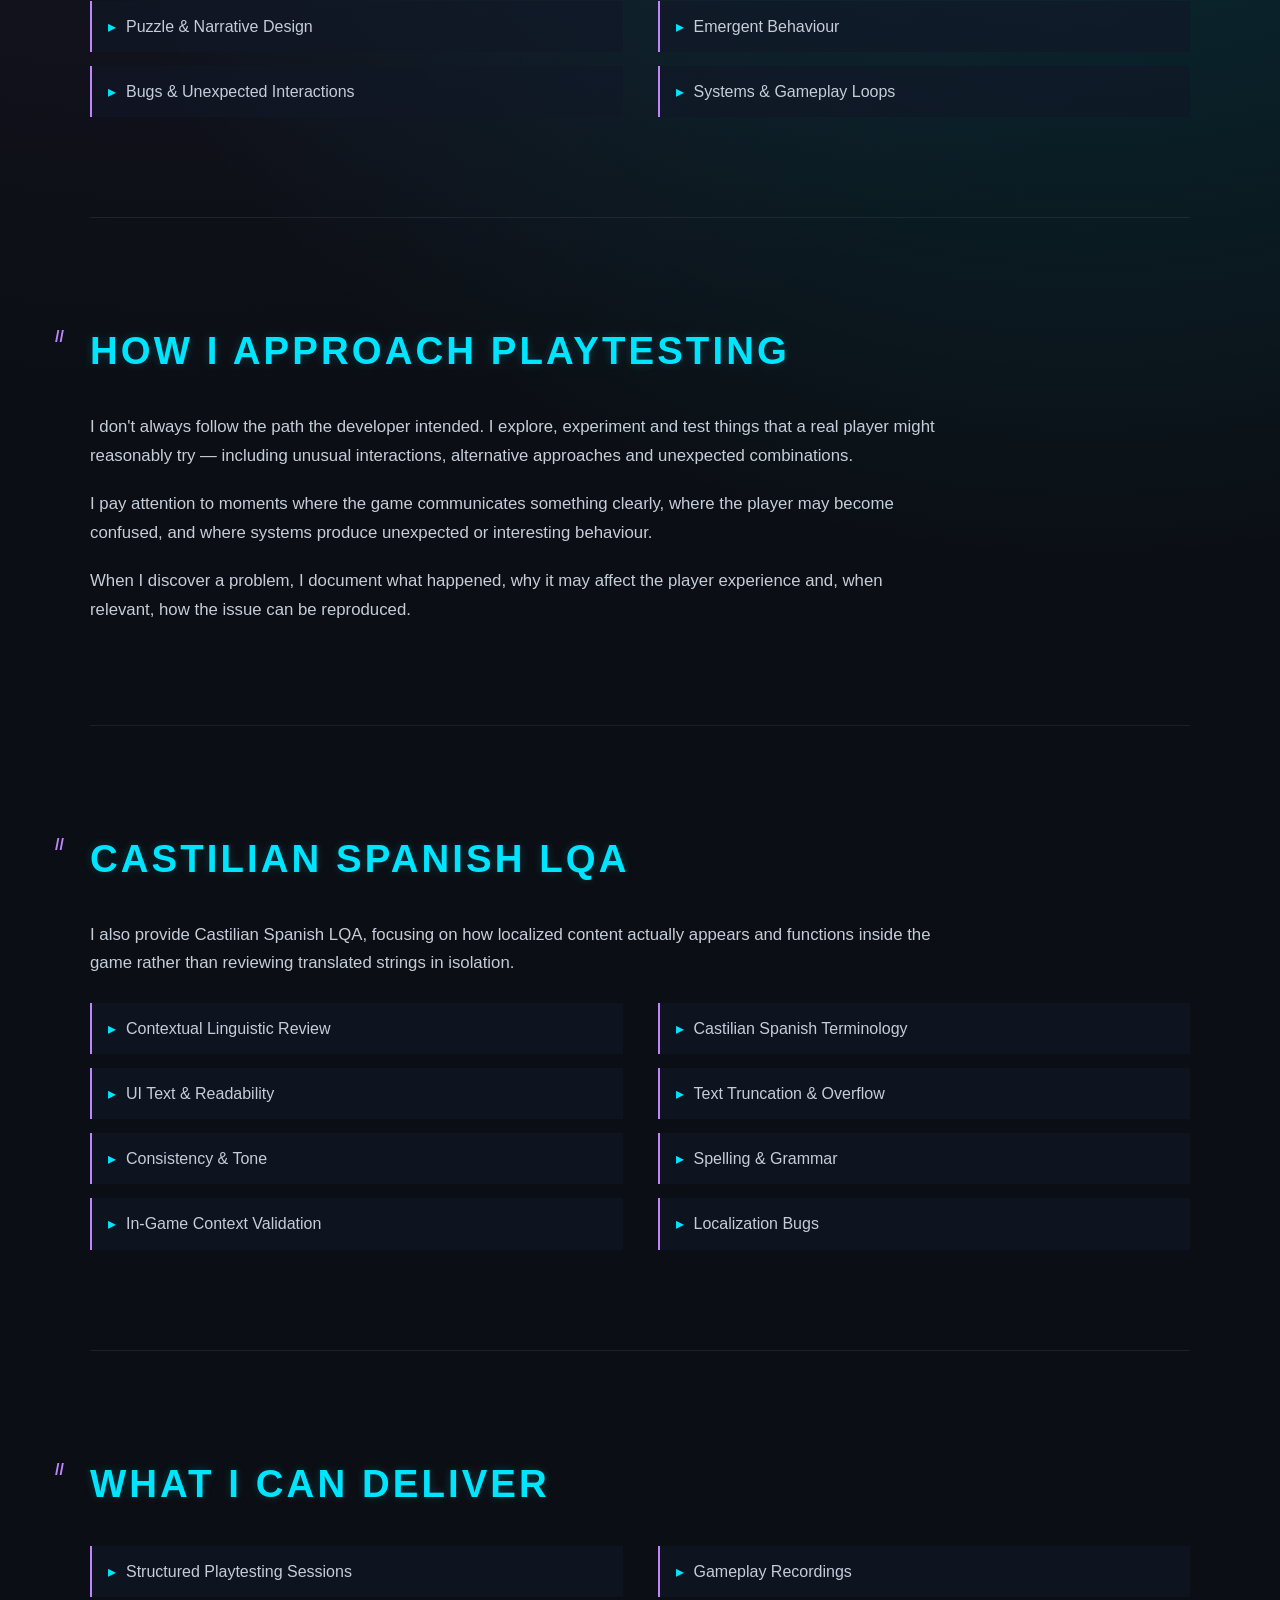
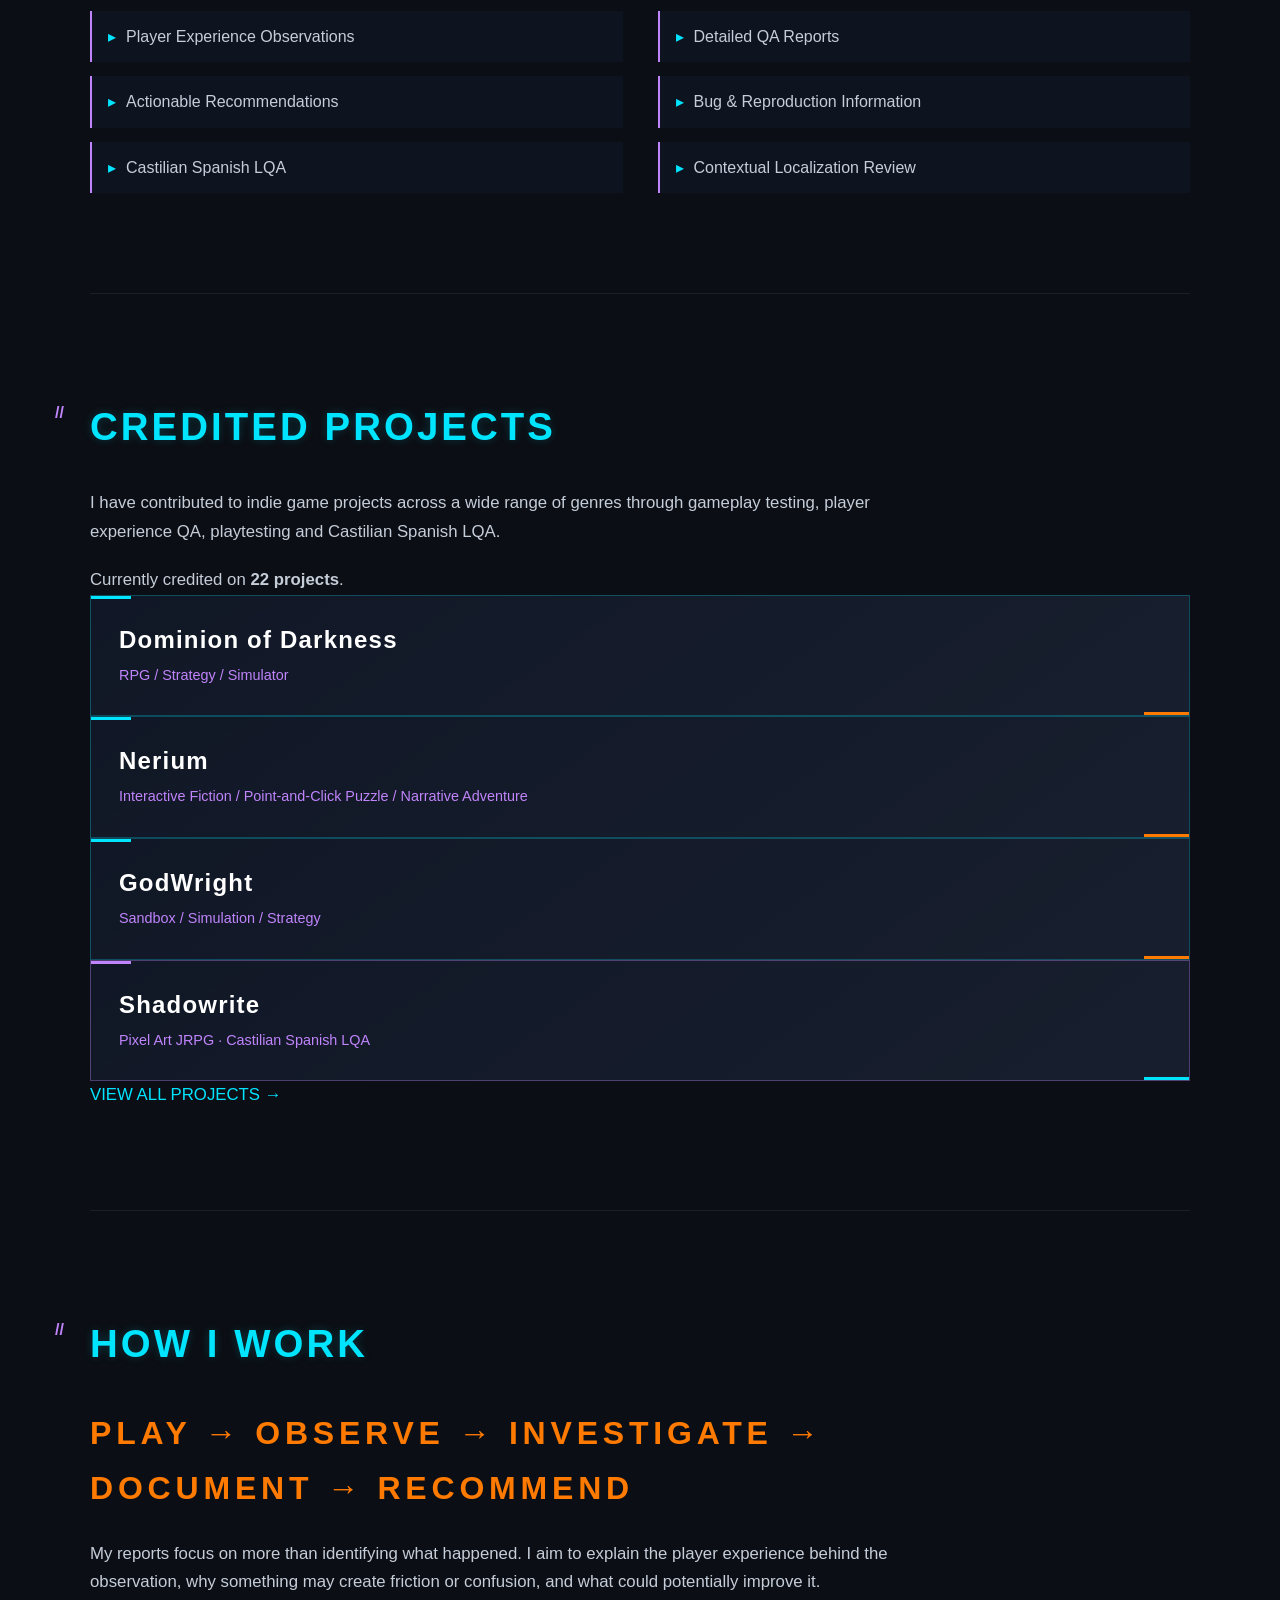
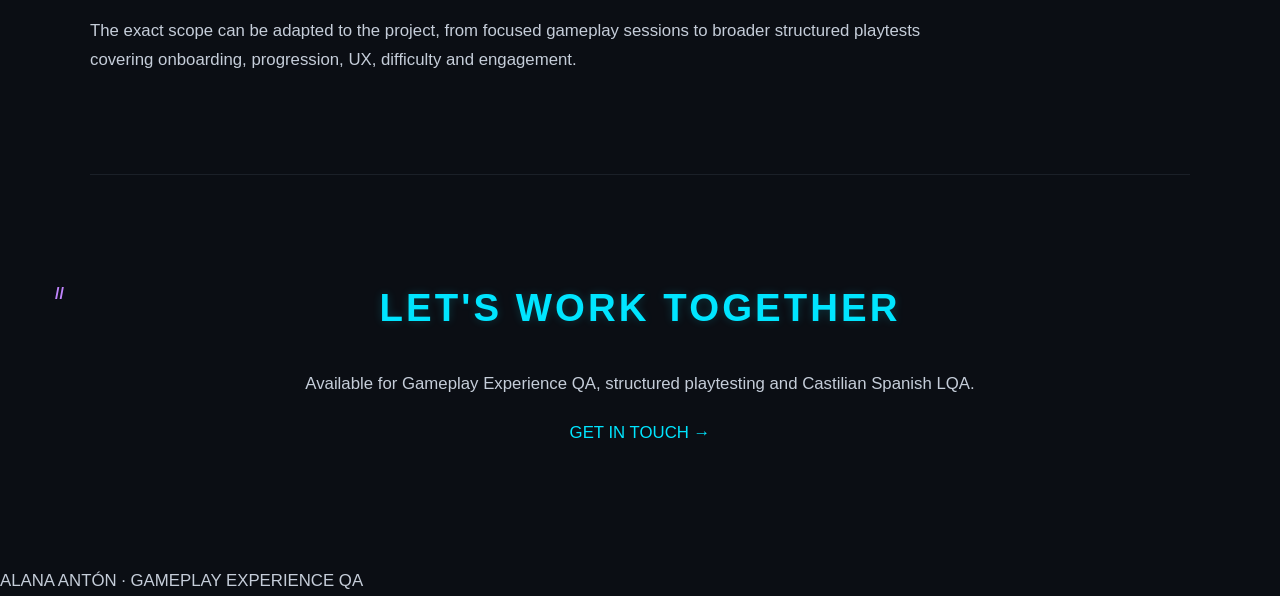
==== commit b0c93439: "Update index.html" ====
--- a/index.html
+++ b/index.html
@@ -17,13 +17,16 @@
 
 <nav class="navbar">
 
-   <div class="nav-links">
+    <div class="nav-links">
+
         <a href="index.html">HOME</a>
         <a href="gameplay-qa.html">GAMEPLAY QA</a>
         <a href="lqa.html">LQA</a>
         <a href="projects.html">PROJECTS</a>
+        <a href="testimonials.html">TESTIMONIALS</a>
         <a href="about.html">ABOUT</a>
         <a href="contact.html">CONTACT</a>
+
     </div>
 
 </nav>
